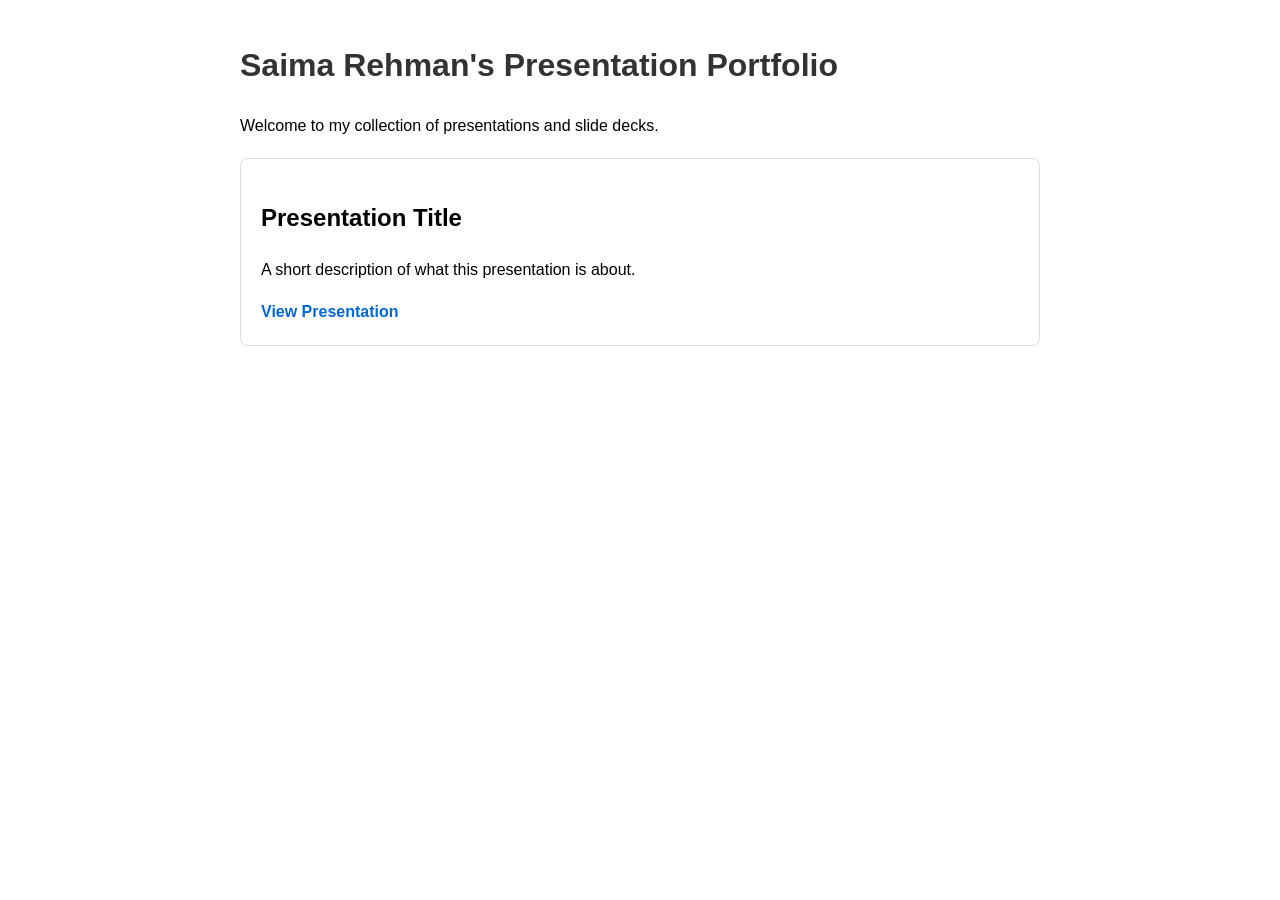
==== index.html @ 7a8baae7 "Create index.html" ====
<!DOCTYPE html>
<html lang="en">
<head>
    <meta charset="UTF-8">
    <meta name="viewport" content="width=device-width, initial-scale=1.0">
    <title>Saima Rehman - Presentations</title>
    <style>
        body { font-family: sans-serif; max-width: 800px; margin: 40px auto; padding: 0 20px; line-height: 1.6; }
        h1 { color: #333; }
        .presentation { border: 1px solid #ddd; padding: 20px; margin: 20px 0; border-radius: 8px; }
        a { color: #0366d6; text-decoration: none; font-weight: bold; }
        a:hover { text-decoration: underline; }
    </style>
</head>
<body>
    <h1>Saima Rehman's Presentation Portfolio</h1>
    <p>Welcome to my collection of presentations and slide decks.</p>

    <!-- Copy this block for each presentation -->
    <div class="presentation">
        <h2>Presentation Title</h2>
        <p>A short description of what this presentation is about.</p>
        <a href="./link-to-your-presentation.html">View Presentation</a>
    </div>
</body>
</html>
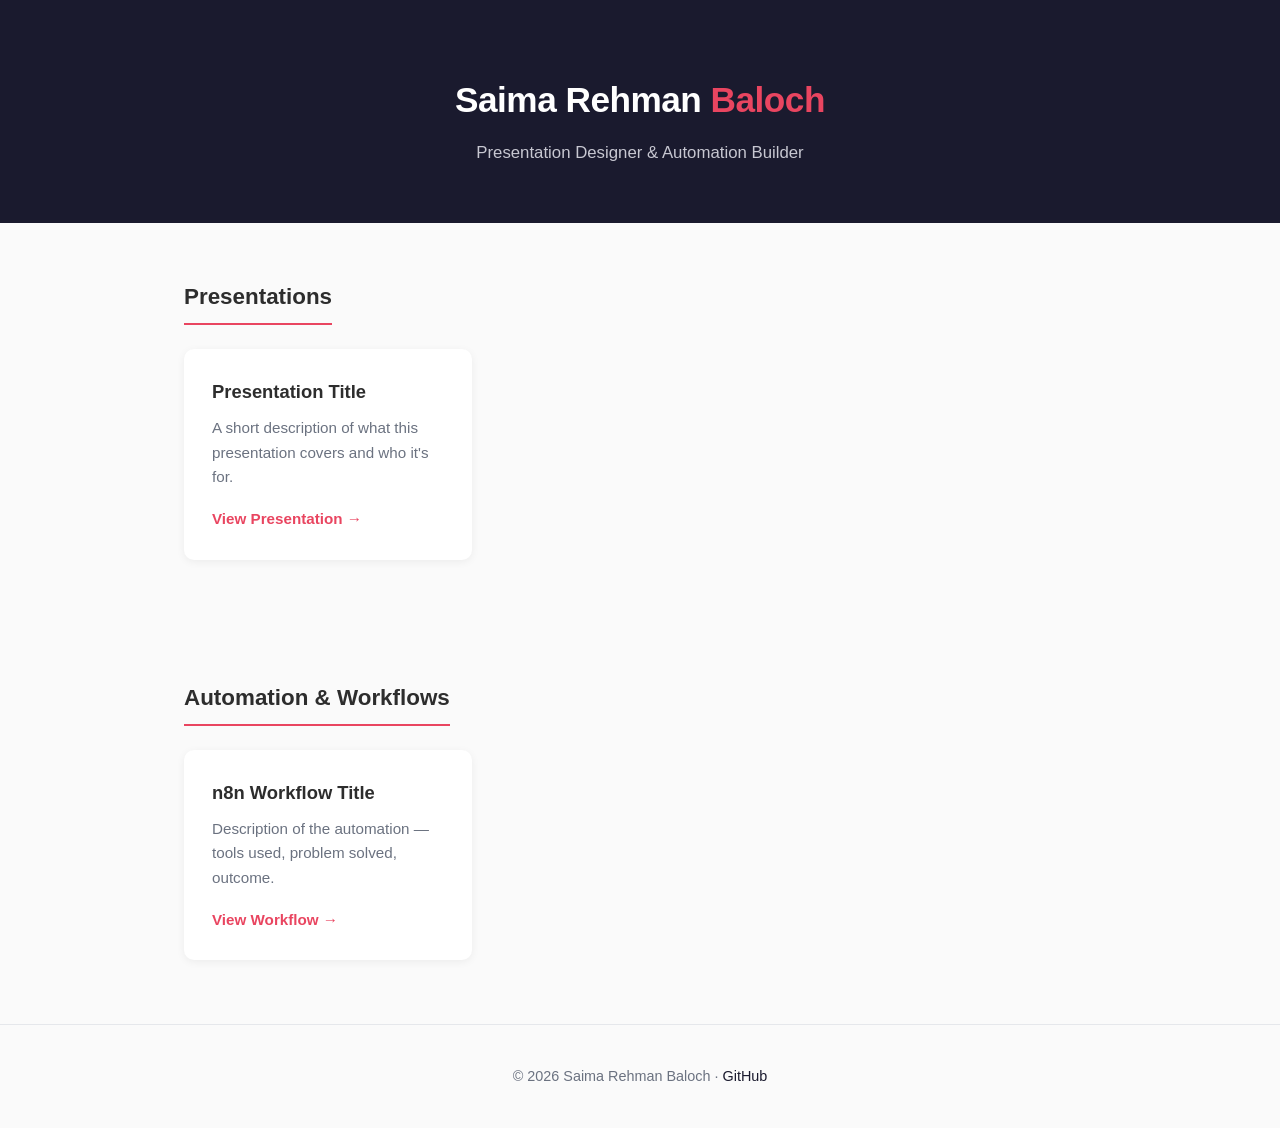
==== commit c67e246e: "Update index.html" ====
--- a/index.html
+++ b/index.html
@@ -3,24 +3,134 @@
 <head>
     <meta charset="UTF-8">
     <meta name="viewport" content="width=device-width, initial-scale=1.0">
-    <title>Saima Rehman - Presentations</title>
+    <title>Saima Rehman Baloch — Presentation Portfolio</title>
     <style>
-        body { font-family: sans-serif; max-width: 800px; margin: 40px auto; padding: 0 20px; line-height: 1.6; }
-        h1 { color: #333; }
-        .presentation { border: 1px solid #ddd; padding: 20px; margin: 20px 0; border-radius: 8px; }
-        a { color: #0366d6; text-decoration: none; font-weight: bold; }
-        a:hover { text-decoration: underline; }
+        :root {
+            --primary: #1a1a2e;
+            --accent: #e94560;
+            --bg: #fafafa;
+            --card: #ffffff;
+            --text: #2d2d2d;
+            --muted: #6b7280;
+        }
+        * { box-sizing: border-box; margin: 0; padding: 0; }
+        body {
+            font-family: -apple-system, BlinkMacSystemFont, 'Segoe UI', Roboto, sans-serif;
+            background: var(--bg);
+            color: var(--text);
+            line-height: 1.6;
+        }
+        .container { max-width: 960px; margin: 0 auto; padding: 0 24px; }
+
+        /* Hero */
+        header {
+            background: var(--primary);
+            color: #fff;
+            padding: 72px 0 56px;
+            text-align: center;
+        }
+        header h1 { font-size: 2.2rem; font-weight: 700; letter-spacing: -0.5px; }
+        header p { color: #c7c7d1; margin-top: 12px; font-size: 1.05rem; }
+        .accent { color: var(--accent); }
+
+        /* Section headings */
+        .section-title {
+            font-size: 1.4rem;
+            font-weight: 600;
+            margin: 56px 0 24px;
+            padding-bottom: 8px;
+            border-bottom: 2px solid var(--accent);
+            display: inline-block;
+        }
+
+        /* Cards grid */
+        .grid {
+            display: grid;
+            grid-template-columns: repeat(auto-fill, minmax(280px, 1fr));
+            gap: 24px;
+            margin-bottom: 64px;
+        }
+        .card {
+            background: var(--card);
+            border-radius: 10px;
+            padding: 28px;
+            box-shadow: 0 2px 8px rgba(0,0,0,0.06);
+            transition: transform 0.2s ease, box-shadow 0.2s ease;
+            display: flex;
+            flex-direction: column;
+        }
+        .card:hover {
+            transform: translateY(-4px);
+            box-shadow: 0 8px 20px rgba(0,0,0,0.1);
+        }
+        .card h3 { font-size: 1.15rem; margin-bottom: 10px; }
+        .card p { color: var(--muted); font-size: 0.95rem; flex-grow: 1; }
+        .card a {
+            margin-top: 18px;
+            color: var(--accent);
+            font-weight: 600;
+            text-decoration: none;
+            font-size: 0.95rem;
+            align-self: flex-start;
+        }
+        .card a:hover { text-decoration: underline; }
+
+        /* Footer */
+        footer {
+            text-align: center;
+            padding: 40px 0;
+            color: var(--muted);
+            font-size: 0.9rem;
+            border-top: 1px solid #e5e7eb;
+        }
+        footer a { color: var(--primary); text-decoration: none; font-weight: 500; }
+        footer a:hover { color: var(--accent); }
     </style>
 </head>
 <body>
-    <h1>Saima Rehman's Presentation Portfolio</h1>
-    <p>Welcome to my collection of presentations and slide decks.</p>
 
-    <!-- Copy this block for each presentation -->
-    <div class="presentation">
-        <h2>Presentation Title</h2>
-        <p>A short description of what this presentation is about.</p>
-        <a href="./link-to-your-presentation.html">View Presentation</a>
+<header>
+    <div class="container">
+        <h1>Saima Rehman <span class="accent">Baloch</span></h1>
+        <p>Presentation Designer &amp; Automation Builder</p>
     </div>
+</header>
+
+<main class="container">
+
+    <h2 class="section-title">Presentations</h2>
+    <div class="grid">
+
+        <!-- ⬇️ COPY THIS BLOCK FOR EACH PRESENTATION ⬇️ -->
+        <div class="card">
+            <h3>Presentation Title</h3>
+            <p>A short description of what this presentation covers and who it's for.</p>
+            <a href="./presentations/example.html">View Presentation →</a>
+        </div>
+        <!-- ⬆️ COPY THIS BLOCK FOR EACH PRESENTATION ⬆️ -->
+
+    </div>
+
+    <h2 class="section-title">Automation &amp; Workflows</h2>
+    <div class="grid">
+
+        <!-- ⬇️ COPY THIS BLOCK FOR EACH WORKFLOW ⬇️ -->
+        <div class="card">
+            <h3>n8n Workflow Title</h3>
+            <p>Description of the automation — tools used, problem solved, outcome.</p>
+            <a href="./automation/example.html">View Workflow →</a>
+        </div>
+        <!-- ⬆️ COPY THIS BLOCK FOR EACH WORKFLOW ⬆️ -->
+
+    </div>
+
+</main>
+
+<footer>
+    <div class="container">
+        <p>© 2026 Saima Rehman Baloch · <a href="https://github.com/saimarehmanbaloch">GitHub</a></p>
+    </div>
+</footer>
+
 </body>
 </html>
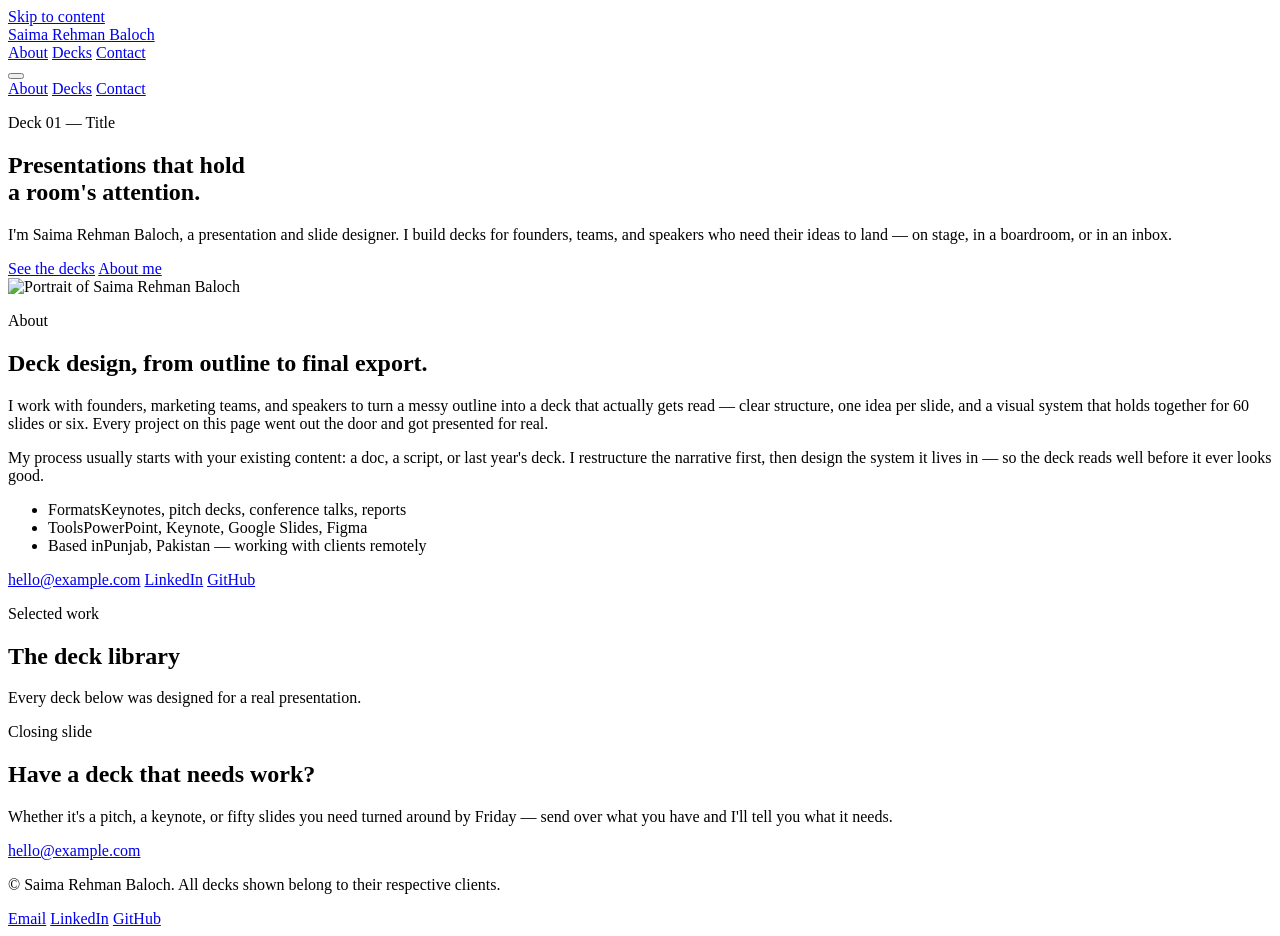
==== commit 14410ce2: "Add files via upload" ====
--- a/index.html
+++ b/index.html
@@ -1,136 +1,144 @@
 <!DOCTYPE html>
 <html lang="en">
 <head>
-    <meta charset="UTF-8">
-    <meta name="viewport" content="width=device-width, initial-scale=1.0">
-    <title>Saima Rehman Baloch — Presentation Portfolio</title>
-    <style>
-        :root {
-            --primary: #1a1a2e;
-            --accent: #e94560;
-            --bg: #fafafa;
-            --card: #ffffff;
-            --text: #2d2d2d;
-            --muted: #6b7280;
-        }
-        * { box-sizing: border-box; margin: 0; padding: 0; }
-        body {
-            font-family: -apple-system, BlinkMacSystemFont, 'Segoe UI', Roboto, sans-serif;
-            background: var(--bg);
-            color: var(--text);
-            line-height: 1.6;
-        }
-        .container { max-width: 960px; margin: 0 auto; padding: 0 24px; }
+<meta charset="UTF-8">
+<meta name="viewport" content="width=device-width, initial-scale=1.0">
+<title>Saima Rehman Baloch — Presentation Design</title>
+<meta name="description" content="Presentation and slide design portfolio of Saima Rehman Baloch — brand decks, investor pitches, keynotes, and conference talks.">
 
-        /* Hero */
-        header {
-            background: var(--primary);
-            color: #fff;
-            padding: 72px 0 56px;
-            text-align: center;
-        }
-        header h1 { font-size: 2.2rem; font-weight: 700; letter-spacing: -0.5px; }
-        header p { color: #c7c7d1; margin-top: 12px; font-size: 1.05rem; }
-        .accent { color: var(--accent); }
+<link rel="preconnect" href="https://fonts.googleapis.com">
+<link rel="preconnect" href="https://fonts.gstatic.com" crossorigin>
+<link href="https://fonts.googleapis.com/css2?family=Fraunces:opsz,wght@9..144,400;9..144,500;9..144,600&family=IBM+Plex+Sans:wght@400;500;600&display=swap" rel="stylesheet">
 
-        /* Section headings */
-        .section-title {
-            font-size: 1.4rem;
-            font-weight: 600;
-            margin: 56px 0 24px;
-            padding-bottom: 8px;
-            border-bottom: 2px solid var(--accent);
-            display: inline-block;
-        }
-
-        /* Cards grid */
-        .grid {
-            display: grid;
-            grid-template-columns: repeat(auto-fill, minmax(280px, 1fr));
-            gap: 24px;
-            margin-bottom: 64px;
-        }
-        .card {
-            background: var(--card);
-            border-radius: 10px;
-            padding: 28px;
-            box-shadow: 0 2px 8px rgba(0,0,0,0.06);
-            transition: transform 0.2s ease, box-shadow 0.2s ease;
-            display: flex;
-            flex-direction: column;
-        }
-        .card:hover {
-            transform: translateY(-4px);
-            box-shadow: 0 8px 20px rgba(0,0,0,0.1);
-        }
-        .card h3 { font-size: 1.15rem; margin-bottom: 10px; }
-        .card p { color: var(--muted); font-size: 0.95rem; flex-grow: 1; }
-        .card a {
-            margin-top: 18px;
-            color: var(--accent);
-            font-weight: 600;
-            text-decoration: none;
-            font-size: 0.95rem;
-            align-self: flex-start;
-        }
-        .card a:hover { text-decoration: underline; }
-
-        /* Footer */
-        footer {
-            text-align: center;
-            padding: 40px 0;
-            color: var(--muted);
-            font-size: 0.9rem;
-            border-top: 1px solid #e5e7eb;
-        }
-        footer a { color: var(--primary); text-decoration: none; font-weight: 500; }
-        footer a:hover { color: var(--accent); }
-    </style>
+<link rel="stylesheet" href="css/style.css">
 </head>
 <body>
 
-<header>
-    <div class="container">
-        <h1>Saima Rehman <span class="accent">Baloch</span></h1>
-        <p>Presentation Designer &amp; Automation Builder</p>
-    </div>
+<a class="skip-link" href="#main">Skip to content</a>
+
+<header class="site-header">
+  <div class="wrap header-inner">
+    <a class="brand" href="#top">Saima Rehman Baloch</a>
+    <nav class="site-nav" aria-label="Primary">
+      <a href="#about">About</a>
+      <a href="#library">Decks</a>
+      <a href="#contact">Contact</a>
+    </nav>
+    <button class="nav-toggle" id="navToggle" aria-expanded="false" aria-controls="mobileNav" aria-label="Open menu">
+      <span></span><span></span><span></span>
+    </button>
+  </div>
+  <nav class="mobile-nav" id="mobileNav" aria-label="Mobile">
+    <a href="#about">About</a>
+    <a href="#library">Decks</a>
+    <a href="#contact">Contact</a>
+  </nav>
 </header>
 
-<main class="container">
+<main id="main">
 
-    <h2 class="section-title">Presentations</h2>
-    <div class="grid">
+  <!-- ============ HERO / TITLE SLIDE ============ -->
+  <section class="hero" id="top">
+    <div class="wrap hero-inner">
+      <p class="hero-kicker">Deck 01 — Title</p>
+      <h1 class="hero-title">
+        Presentations that hold<br> a room's attention.
+      </h1>
+      <p class="hero-sub">
+        I'm Saima Rehman Baloch, a presentation and slide designer.
+        I build decks for founders, teams, and speakers who need their
+        ideas to land — on stage, in a boardroom, or in an inbox.
+      </p>
+      <div class="hero-actions">
+        <a class="btn btn-primary" href="#library">See the decks</a>
+        <a class="btn btn-ghost" href="#about">About me</a>
+      </div>
+    </div>
+  </section>
 
-        <!-- ⬇️ COPY THIS BLOCK FOR EACH PRESENTATION ⬇️ -->
-        <div class="card">
-            <h3>Presentation Title</h3>
-            <p>A short description of what this presentation covers and who it's for.</p>
-            <a href="./presentations/example.html">View Presentation →</a>
+  <!-- ============ ABOUT ============ -->
+  <section class="about" id="about">
+    <div class="wrap about-inner">
+      <div class="about-photo">
+        <img src="img/profile-placeholder.svg" alt="Portrait of Saima Rehman Baloch" width="320" height="320">
+      </div>
+      <div class="about-content">
+        <p class="section-kicker">About</p>
+        <h2>Deck design, from outline to final export.</h2>
+        <p>
+          I work with founders, marketing teams, and speakers to turn a
+          messy outline into a deck that actually gets read — clear
+          structure, one idea per slide, and a visual system that holds
+          together for 60 slides or six. Every project on this page went
+          out the door and got presented for real.
+        </p>
+        <p>
+          My process usually starts with your existing content: a doc,
+          a script, or last year's deck. I restructure the narrative
+          first, then design the system it lives in — so the deck reads
+          well before it ever looks good.
+        </p>
+
+        <ul class="about-facts" aria-label="Areas of focus">
+          <li><span>Formats</span>Keynotes, pitch decks, conference talks, reports</li>
+          <li><span>Tools</span>PowerPoint, Keynote, Google Slides, Figma</li>
+          <li><span>Based in</span>Punjab, Pakistan — working with clients remotely</li>
+        </ul>
+
+        <div class="about-links">
+          <a href="mailto:hello@example.com">hello@example.com</a>
+          <a href="https://www.linkedin.com/" target="_blank" rel="noopener">LinkedIn</a>
+          <a href="https://github.com/saimarehmanbaloch" target="_blank" rel="noopener">GitHub</a>
         </div>
-        <!-- ⬆️ COPY THIS BLOCK FOR EACH PRESENTATION ⬆️ -->
+      </div>
+    </div>
+  </section>
 
+  <!-- ============ DECK LIBRARY ============ -->
+  <section class="library" id="library">
+    <div class="wrap">
+      <div class="library-head">
+        <div>
+          <p class="section-kicker">Selected work</p>
+          <h2>The deck library</h2>
+        </div>
+        <p class="library-note">Every deck below was designed for a real presentation.</p>
+      </div>
+
+      <div class="filters" id="filters" role="group" aria-label="Filter by category"></div>
+
+      <div class="deck-grid" id="deckGrid"></div>
     </div>
+  </section>
 
-    <h2 class="section-title">Automation &amp; Workflows</h2>
-    <div class="grid">
-
-        <!-- ⬇️ COPY THIS BLOCK FOR EACH WORKFLOW ⬇️ -->
-        <div class="card">
-            <h3>n8n Workflow Title</h3>
-            <p>Description of the automation — tools used, problem solved, outcome.</p>
-            <a href="./automation/example.html">View Workflow →</a>
-        </div>
-        <!-- ⬆️ COPY THIS BLOCK FOR EACH WORKFLOW ⬆️ -->
-
+  <!-- ============ CONTACT / CLOSING SLIDE ============ -->
+  <section class="closing" id="contact">
+    <div class="wrap closing-inner">
+      <p class="hero-kicker">Closing slide</p>
+      <h2>Have a deck that needs work?</h2>
+      <p class="closing-sub">
+        Whether it's a pitch, a keynote, or fifty slides you need turned
+        around by Friday — send over what you have and I'll tell you
+        what it needs.
+      </p>
+      <a class="btn btn-primary" href="mailto:hello@example.com">hello@example.com</a>
     </div>
+  </section>
 
 </main>
 
-<footer>
-    <div class="container">
-        <p>© 2026 Saima Rehman Baloch · <a href="https://github.com/saimarehmanbaloch">GitHub</a></p>
+<footer class="site-footer">
+  <div class="wrap footer-inner">
+    <p>&copy; <span id="year"></span> Saima Rehman Baloch. All decks shown belong to their respective clients.</p>
+    <div class="footer-links">
+      <a href="mailto:hello@example.com">Email</a>
+      <a href="https://www.linkedin.com/" target="_blank" rel="noopener">LinkedIn</a>
+      <a href="https://github.com/saimarehmanbaloch" target="_blank" rel="noopener">GitHub</a>
     </div>
+  </div>
 </footer>
 
+<script src="js/data.js"></script>
+<script src="js/main.js"></script>
 </body>
 </html>
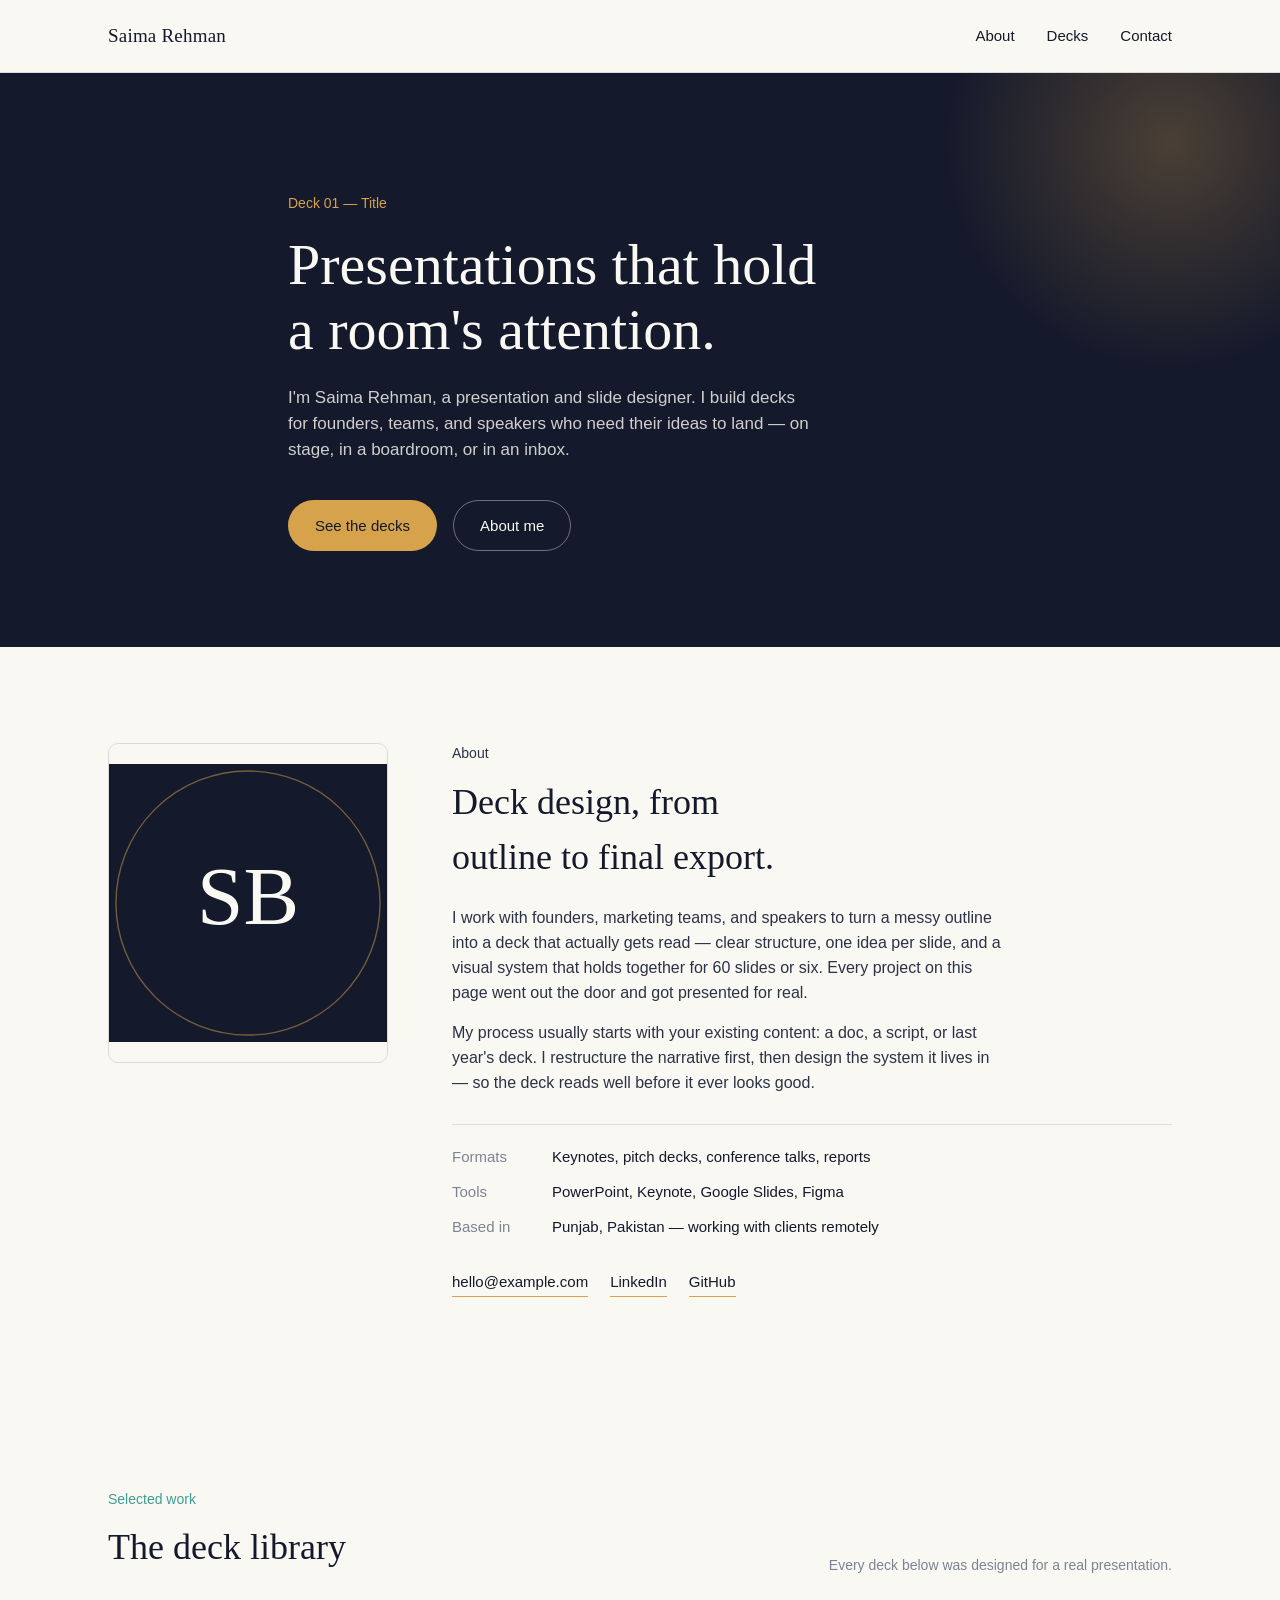
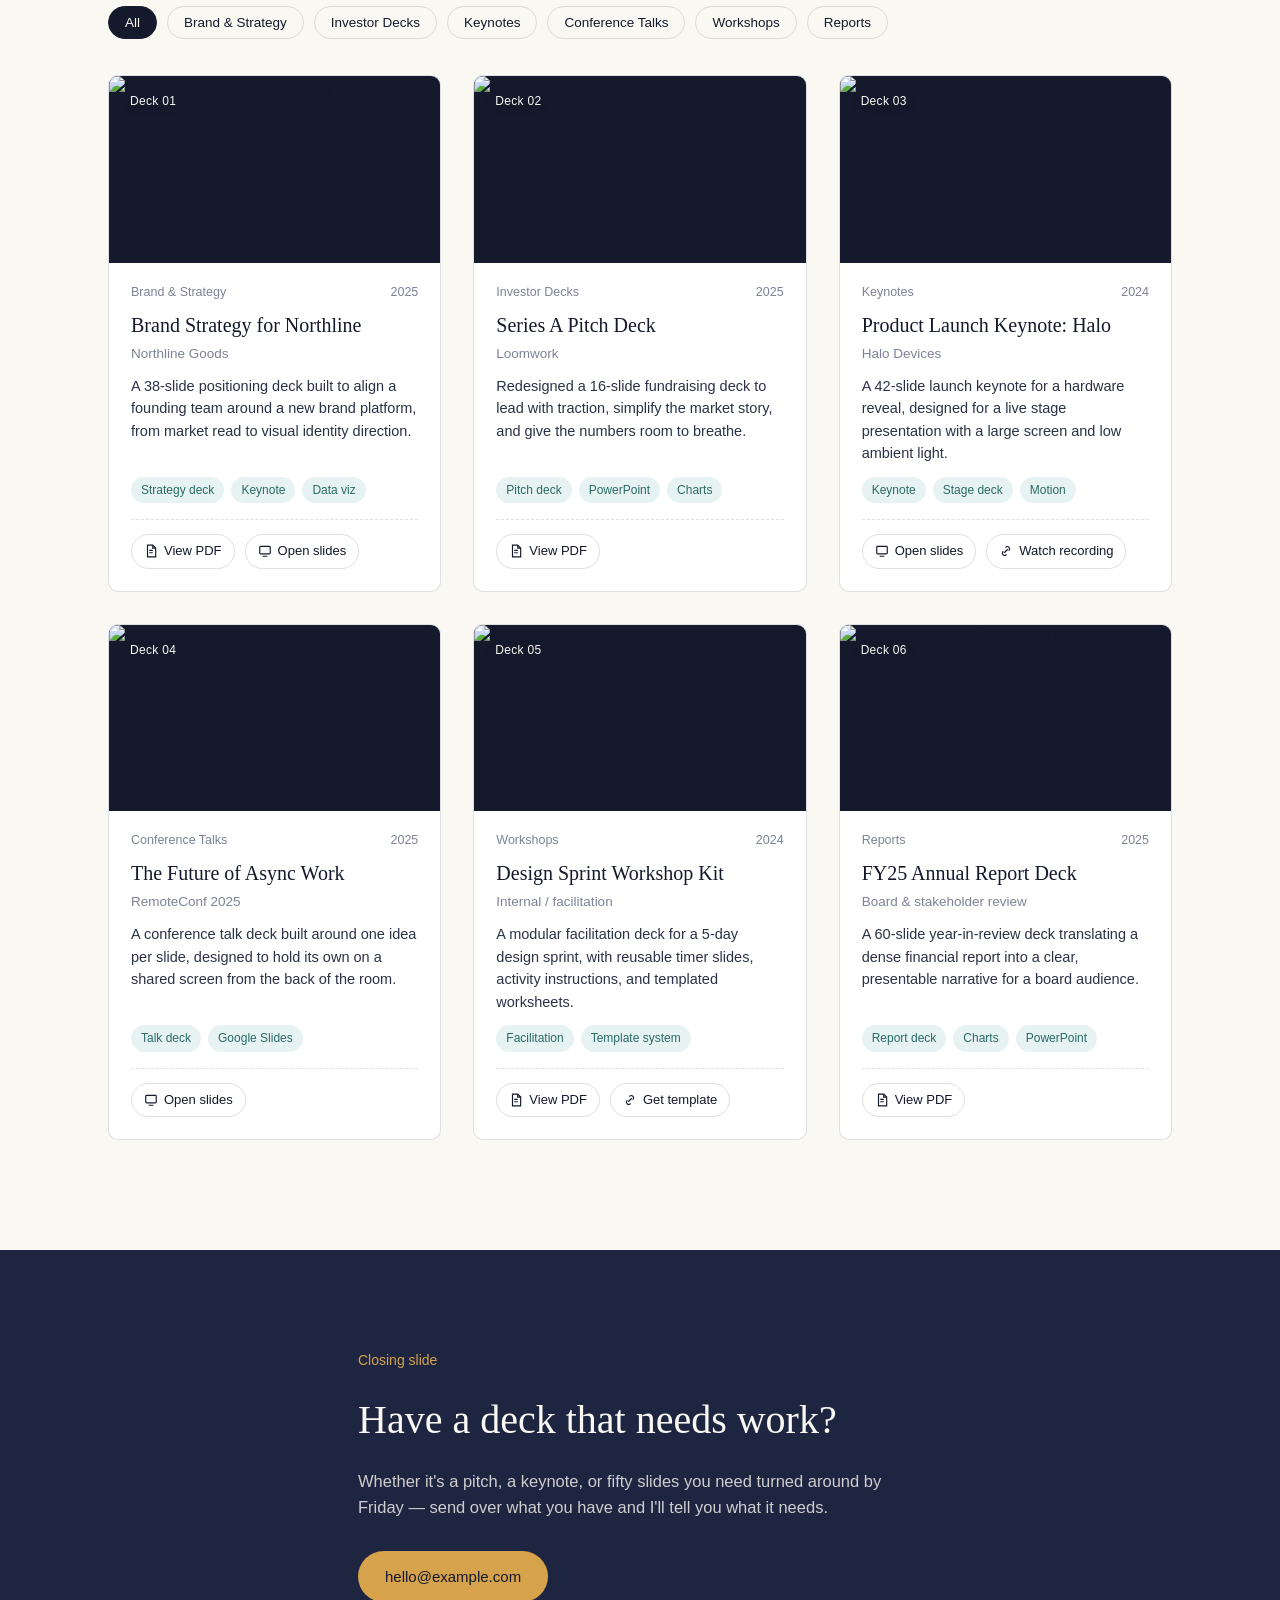
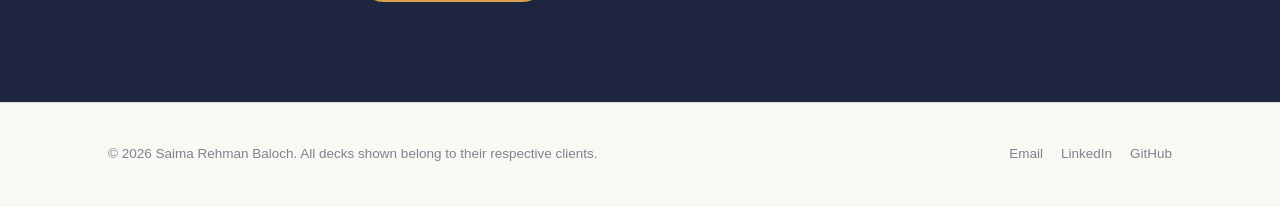
==== commit 58f8931c: "Update index.html" ====
--- a/index.html
+++ b/index.html
@@ -3,8 +3,8 @@
 <head>
 <meta charset="UTF-8">
 <meta name="viewport" content="width=device-width, initial-scale=1.0">
-<title>Saima Rehman Baloch — Presentation Design</title>
-<meta name="description" content="Presentation and slide design portfolio of Saima Rehman Baloch — brand decks, investor pitches, keynotes, and conference talks.">
+<title>Saima Rehman — Presentation Design</title>
+<meta name="description" content="Presentation and slide design portfolio of Saima Rehman — brand decks, investor pitches, keynotes, and conference talks.">
 
 <link rel="preconnect" href="https://fonts.googleapis.com">
 <link rel="preconnect" href="https://fonts.gstatic.com" crossorigin>
@@ -18,7 +18,7 @@
 
 <header class="site-header">
   <div class="wrap header-inner">
-    <a class="brand" href="#top">Saima Rehman Baloch</a>
+    <a class="brand" href="#top">Saima Rehman </a>
     <nav class="site-nav" aria-label="Primary">
       <a href="#about">About</a>
       <a href="#library">Decks</a>
@@ -45,7 +45,7 @@
         Presentations that hold<br> a room's attention.
       </h1>
       <p class="hero-sub">
-        I'm Saima Rehman Baloch, a presentation and slide designer.
+        I'm Saima Rehman, a presentation and slide designer.
         I build decks for founders, teams, and speakers who need their
         ideas to land — on stage, in a boardroom, or in an inbox.
       </p>
--- a/css/style.css
+++ b/css/style.css
@@ -0,0 +1,409 @@
+/* ==========================================================================
+   TOKENS
+   ========================================================================== */
+:root{
+  --ink:        #14192B; /* primary dark surface / text on paper */
+  --ink-soft:   #1E2540; /* secondary dark surface */
+  --paper:      #FAF8F3; /* light surface */
+  --gold:       #D6A24B; /* primary accent — spotlight */
+  --teal:       #3F9C93; /* secondary accent — highlight */
+  --slate:      #7C8394; /* muted text */
+  --line:       rgba(122,131,148,0.25);
+
+  --serif: "Fraunces", Georgia, serif;
+  --sans:  "IBM Plex Sans", Helvetica, Arial, sans-serif;
+
+  --wrap: 1120px;
+  --radius: 10px;
+}
+
+@media (prefers-reduced-motion: reduce){
+  *{ animation-duration: 0.001ms !important; animation-iteration-count: 1 !important; transition-duration: 0.001ms !important; }
+}
+
+*{ box-sizing: border-box; }
+html{ scroll-behavior: smooth; }
+body{
+  margin:0;
+  font-family: var(--sans);
+  background: var(--paper);
+  color: var(--ink);
+  line-height: 1.55;
+  -webkit-font-smoothing: antialiased;
+}
+img{ max-width:100%; display:block; }
+a{ color: inherit; }
+
+.wrap{
+  max-width: var(--wrap);
+  margin: 0 auto;
+  padding: 0 28px;
+}
+
+.skip-link{
+  position:absolute; left:-999px; top:0;
+  background: var(--gold); color:var(--ink); padding:10px 16px;
+  z-index: 100; border-radius: 0 0 6px 0;
+}
+.skip-link:focus{ left:0; }
+
+:focus-visible{
+  outline: 2px solid var(--gold);
+  outline-offset: 3px;
+}
+
+/* ==========================================================================
+   HEADER / NAV
+   ========================================================================== */
+.site-header{
+  position: sticky; top:0; z-index: 50;
+  background: rgba(250,248,243,0.9);
+  backdrop-filter: blur(8px);
+  border-bottom: 1px solid var(--line);
+}
+.header-inner{
+  display:flex; align-items:center; justify-content:space-between;
+  height: 72px;
+}
+.brand{
+  font-family: var(--serif);
+  font-size: 19px;
+  font-weight: 500;
+  text-decoration:none;
+  letter-spacing: 0.2px;
+}
+.site-nav{ display:flex; gap:32px; }
+.site-nav a{
+  text-decoration:none;
+  font-size: 15px;
+  color: var(--ink);
+  position: relative;
+  padding: 4px 0;
+}
+.site-nav a::after{
+  content:"";
+  position:absolute; left:0; right:0; bottom:-2px;
+  height:2px; background: var(--gold);
+  transform: scaleX(0); transform-origin: left;
+  transition: transform 0.2s ease;
+}
+.site-nav a:hover::after,
+.site-nav a:focus-visible::after{ transform: scaleX(1); }
+
+.nav-toggle{
+  display:none;
+  flex-direction:column; justify-content:center; gap:5px;
+  width: 40px; height: 40px;
+  background:none; border:none; cursor:pointer;
+}
+.nav-toggle span{
+  display:block; height:2px; width:22px; background: var(--ink);
+}
+.mobile-nav{
+  display:none;
+  flex-direction:column;
+  border-top: 1px solid var(--line);
+  background: var(--paper);
+}
+.mobile-nav a{
+  padding: 14px 28px;
+  text-decoration:none; color:var(--ink);
+  border-bottom: 1px solid var(--line);
+  font-size: 15px;
+}
+.mobile-nav.open{ display:flex; }
+
+@media (max-width: 760px){
+  .site-nav{ display:none; }
+  .nav-toggle{ display:flex; }
+}
+@media (min-width: 761px){
+  .mobile-nav{ display:none !important; }
+}
+
+/* ==========================================================================
+   HERO — title slide
+   ========================================================================== */
+.hero{
+  background: var(--ink);
+  color: var(--paper);
+  padding: 120px 0 96px;
+  position: relative;
+  overflow: hidden;
+}
+.hero::before{
+  content:"";
+  position:absolute; right:-120px; top:-160px;
+  width: 460px; height: 460px; border-radius:50%;
+  background: radial-gradient(circle, rgba(214,162,75,0.28), transparent 70%);
+}
+.hero-inner{ position:relative; max-width: 760px; }
+.hero-kicker{
+  font-family: var(--sans);
+  color: var(--gold);
+  font-size: 14px;
+  margin: 0 0 18px;
+  animation: rise 0.7s ease both;
+}
+.hero-title{
+  font-family: var(--serif);
+  font-weight: 500;
+  font-size: clamp(34px, 5.4vw, 58px);
+  line-height: 1.12;
+  margin: 0 0 22px;
+  animation: rise 0.7s ease 0.08s both;
+}
+.hero-sub{
+  font-size: 17px;
+  max-width: 56ch;
+  color: rgba(250,248,243,0.82);
+  margin: 0 0 36px;
+  animation: rise 0.7s ease 0.16s both;
+}
+.hero-actions{
+  display:flex; gap:16px; flex-wrap:wrap;
+  animation: rise 0.7s ease 0.24s both;
+}
+
+@keyframes rise{
+  from{ opacity:0; transform: translateY(14px); }
+  to{ opacity:1; transform: translateY(0); }
+}
+
+.btn{
+  display:inline-flex; align-items:center; gap:8px;
+  padding: 13px 26px;
+  border-radius: 999px;
+  font-size: 15px; font-weight: 500;
+  text-decoration:none;
+  border: 1px solid transparent;
+  transition: transform 0.15s ease, background 0.15s ease, border-color 0.15s ease;
+}
+.btn:hover{ transform: translateY(-1px); }
+.btn-primary{ background: var(--gold); color: var(--ink); }
+.btn-primary:hover{ background:#e2ae5c; }
+.btn-ghost{ border-color: rgba(250,248,243,0.4); color: var(--paper); }
+.btn-ghost:hover{ border-color: var(--paper); }
+
+/* ==========================================================================
+   SECTION LABELS
+   ========================================================================== */
+.section-kicker{
+  font-family: var(--sans);
+  color: var(--teal);
+  font-size: 14px;
+  margin: 0 0 10px;
+}
+
+/* ==========================================================================
+   ABOUT — bio slide
+   ========================================================================== */
+.about{ padding: 96px 0; }
+.about-inner{
+  display:grid;
+  grid-template-columns: 280px 1fr;
+  gap: 64px;
+  align-items: start;
+}
+.about-photo img{
+  border-radius: var(--radius);
+  border: 1px solid var(--line);
+}
+.about-content h2{
+  font-family: var(--serif);
+  font-weight: 500;
+  font-size: clamp(26px, 3.4vw, 36px);
+  margin: 0 0 20px;
+  max-width: 18ch;
+}
+.about-content p{
+  max-width: 62ch;
+  color: #2b3245;
+}
+.about-facts{
+  list-style:none; margin: 28px 0; padding: 20px 0 4px;
+  border-top: 1px solid var(--line);
+  display:grid; gap: 12px;
+}
+.about-facts li{ font-size: 15px; }
+.about-facts span{
+  display:inline-block; min-width: 90px;
+  color: var(--slate); margin-right: 10px;
+}
+.about-links{ display:flex; gap:22px; flex-wrap:wrap; margin-top: 8px; }
+.about-links a{
+  text-decoration:none;
+  font-size: 15px;
+  border-bottom: 1px solid var(--gold);
+  padding-bottom: 2px;
+}
+
+@media (max-width: 760px){
+  .about-inner{ grid-template-columns: 1fr; gap: 32px; }
+  .about-photo{ width: 160px; }
+}
+
+/* ==========================================================================
+   DECK LIBRARY
+   ========================================================================== */
+.library{ padding: 96px 0 110px; background: var(--paper); }
+.library-head{
+  display:flex; justify-content:space-between; align-items:flex-end;
+  gap: 24px; flex-wrap:wrap;
+  margin-bottom: 30px;
+}
+.library-head h2{
+  font-family: var(--serif); font-weight:500;
+  font-size: clamp(26px, 3.4vw, 36px);
+  margin:0;
+}
+.library-note{ color: var(--slate); font-size: 14px; margin:0; }
+
+.filters{
+  display:flex; gap:10px; flex-wrap:wrap;
+  margin-bottom: 36px;
+}
+.filter-btn{
+  font-family: var(--sans);
+  font-size: 13.5px;
+  padding: 8px 16px;
+  border-radius: 999px;
+  border: 1px solid var(--line);
+  background: transparent;
+  color: var(--ink);
+  cursor:pointer;
+  transition: background 0.15s ease, color 0.15s ease, border-color 0.15s ease;
+}
+.filter-btn:hover{ border-color: var(--gold); }
+.filter-btn.active{
+  background: var(--ink); border-color: var(--ink); color: var(--paper);
+}
+
+.deck-grid{
+  display:grid;
+  grid-template-columns: repeat(auto-fill, minmax(320px, 1fr));
+  gap: 32px;
+}
+
+.deck-card{
+  border: 1px solid var(--line);
+  border-radius: var(--radius);
+  overflow:hidden;
+  background: #fff;
+  display:flex; flex-direction:column;
+  transition: border-color 0.2s ease, box-shadow 0.2s ease;
+}
+.deck-card:hover{
+  border-color: var(--gold);
+  box-shadow: 0 10px 28px rgba(20,25,43,0.10);
+}
+
+.deck-thumb{
+  position:relative;
+  aspect-ratio: 16 / 9;
+  overflow:hidden;
+  background: var(--ink);
+}
+.deck-thumb img{
+  width:100%; height:100%; object-fit: cover;
+  transition: transform 0.35s ease;
+}
+.deck-card:hover .deck-thumb img{ transform: scale(1.04); }
+.deck-number{
+  position:absolute; top:12px; left:12px;
+  background: rgba(20,25,43,0.75);
+  color: var(--paper);
+  font-size: 12px;
+  padding: 4px 9px;
+  border-radius: 999px;
+  letter-spacing: 0.3px;
+}
+
+.deck-body{ padding: 20px 22px 22px; display:flex; flex-direction:column; gap:10px; flex:1; }
+.deck-meta{
+  display:flex; justify-content:space-between; align-items:baseline;
+  font-size: 12.5px; color: var(--slate);
+}
+.deck-body h3{
+  font-family: var(--serif); font-weight:500;
+  font-size: 20px; margin: 0;
+  line-height:1.3;
+}
+.deck-client{ font-size: 13.5px; color: var(--slate); margin: -4px 0 0; }
+.deck-desc{ font-size: 14.5px; color:#2b3245; margin:0; flex:1; }
+
+.deck-tags{ display:flex; flex-wrap:wrap; gap:7px; margin-top:2px; }
+.tag{
+  font-size: 12px;
+  padding: 4px 10px;
+  border-radius: 999px;
+  background: rgba(63,156,147,0.12);
+  color: #2a6b64;
+}
+
+.deck-assets{
+  display:flex; flex-wrap:wrap; gap:10px;
+  margin-top: 6px;
+  padding-top: 14px;
+  border-top: 1px dashed var(--line);
+}
+.asset-link{
+  display:inline-flex; align-items:center; gap:6px;
+  font-size: 13px;
+  text-decoration:none;
+  color: var(--ink);
+  padding: 6px 12px;
+  border-radius: 999px;
+  border: 1px solid var(--line);
+  transition: border-color 0.15s ease, background 0.15s ease;
+}
+.asset-link:hover{ border-color: var(--gold); background: rgba(214,162,75,0.08); }
+.asset-link svg{ width:14px; height:14px; flex-shrink:0; }
+
+.empty-state{
+  padding: 48px 24px;
+  text-align:center;
+  color: var(--slate);
+  border: 1px dashed var(--line);
+  border-radius: var(--radius);
+}
+
+/* ==========================================================================
+   CLOSING / CONTACT
+   ========================================================================== */
+.closing{
+  background: var(--ink-soft);
+  color: var(--paper);
+  padding: 100px 0;
+}
+.closing-inner{ max-width: 620px; }
+.closing h2{
+  font-family: var(--serif); font-weight:500;
+  font-size: clamp(28px, 4vw, 40px);
+  margin: 0 0 18px;
+}
+.closing-sub{
+  color: rgba(250,248,243,0.8);
+  margin: 0 0 30px;
+  font-size: 16.5px;
+}
+
+/* ==========================================================================
+   FOOTER
+   ========================================================================== */
+.site-footer{
+  border-top: 1px solid var(--line);
+  padding: 28px 0;
+}
+.footer-inner{
+  display:flex; justify-content:space-between; align-items:center;
+  gap: 16px; flex-wrap:wrap;
+  font-size: 13.5px; color: var(--slate);
+}
+.footer-links{ display:flex; gap:18px; }
+.footer-links a{ text-decoration:none; color: var(--slate); }
+.footer-links a:hover{ color: var(--ink); }
+
+@media (max-width: 480px){
+  .footer-inner{ flex-direction:column; align-items:flex-start; }
+}
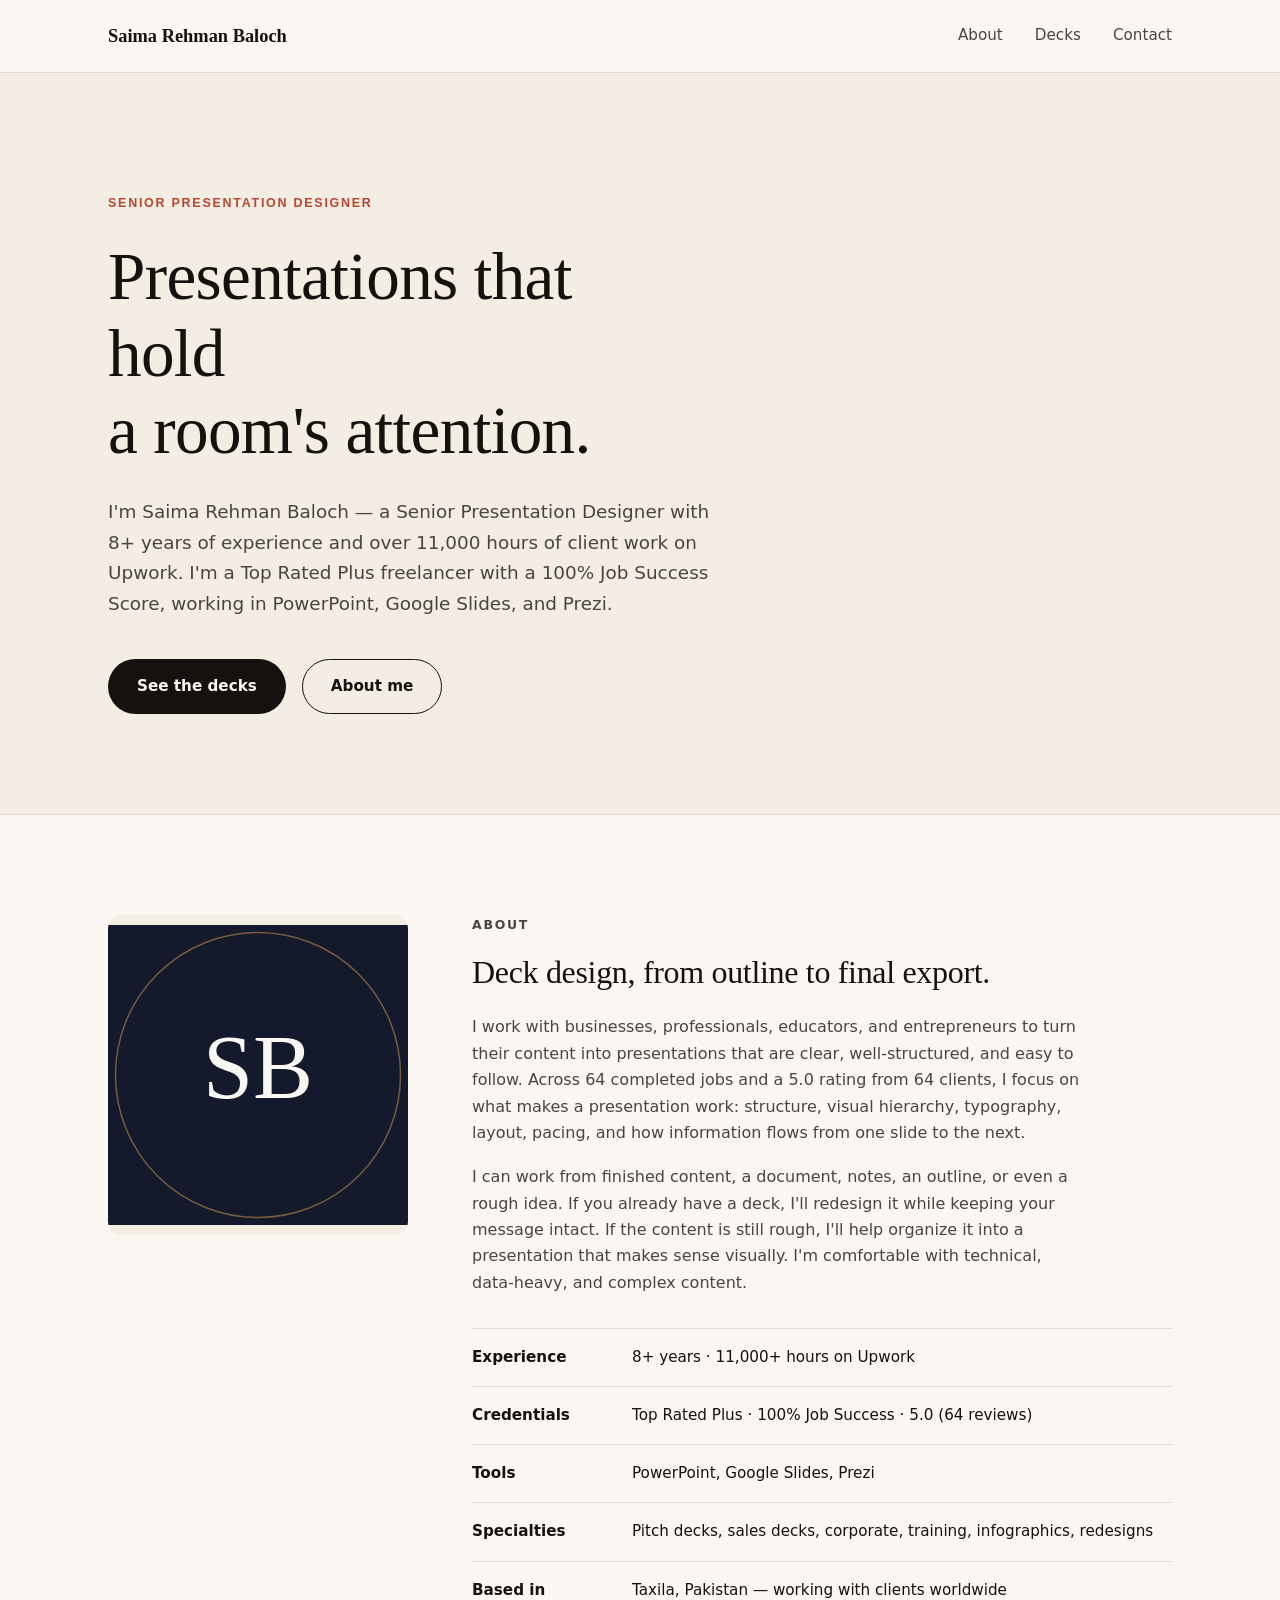
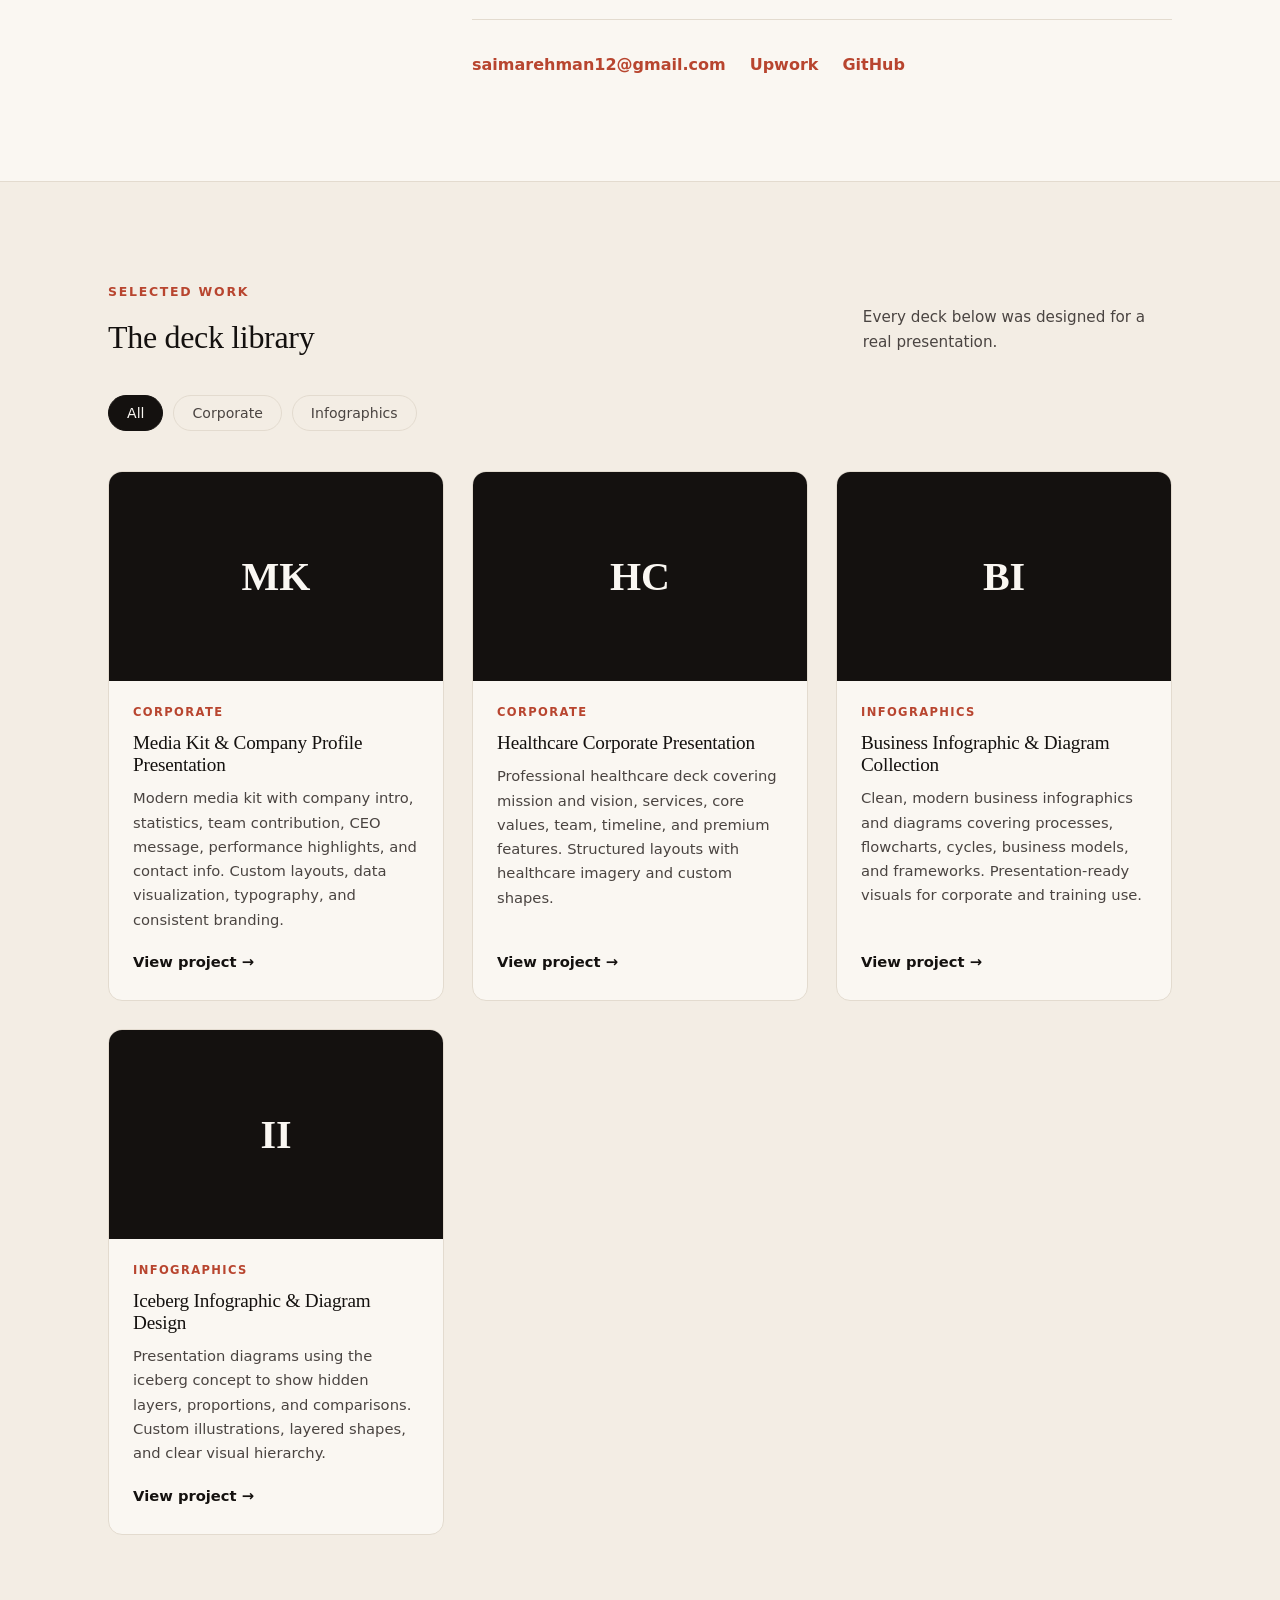
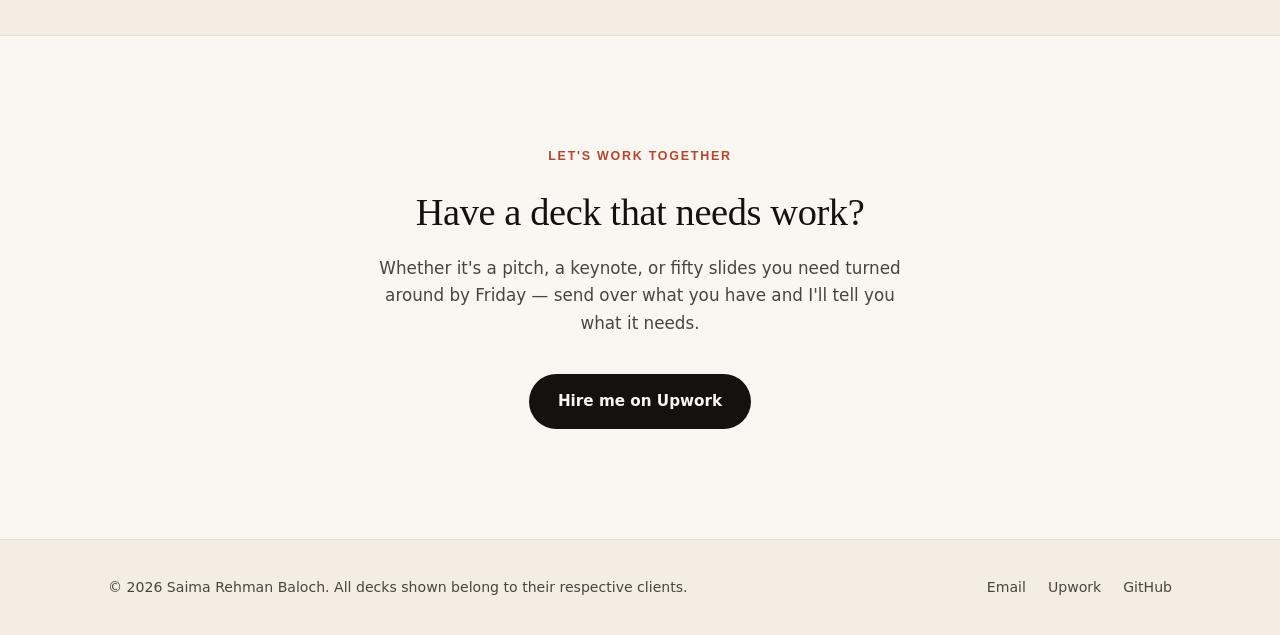
==== commit 15b3ebf5: "Profile matched with Upwork" ====
--- a/index.html
+++ b/index.html
@@ -1,10 +1,10 @@
-<!DOCTYPE html>
+<!doctype html>
 <html lang="en">
 <head>
 <meta charset="UTF-8">
 <meta name="viewport" content="width=device-width, initial-scale=1.0">
-<title>Saima Rehman — Presentation Design</title>
-<meta name="description" content="Presentation and slide design portfolio of Saima Rehman — brand decks, investor pitches, keynotes, and conference talks.">
+<title>Saima Rehman Baloch — Senior Presentation Designer</title>
+<meta name="description" content="Presentation design portfolio of Saima Rehman Baloch — Senior Presentation Designer. Top Rated Plus on Upwork. PowerPoint, Google Slides & Prezi. Pitch decks, corporate, training, infographics, and redesigns.">
 
 <link rel="preconnect" href="https://fonts.googleapis.com">
 <link rel="preconnect" href="https://fonts.gstatic.com" crossorigin>
@@ -18,7 +18,7 @@
 
 <header class="site-header">
   <div class="wrap header-inner">
-    <a class="brand" href="#top">Saima Rehman </a>
+    <a class="brand" href="#top">Saima Rehman Baloch</a>
     <nav class="site-nav" aria-label="Primary">
       <a href="#about">About</a>
       <a href="#library">Decks</a>
@@ -37,17 +37,18 @@
 
 <main id="main">
 
-  <!-- ============ HERO / TITLE SLIDE ============ -->
+  <!-- ============ HERO ============ -->
   <section class="hero" id="top">
     <div class="wrap hero-inner">
-      <p class="hero-kicker">Deck 01 — Title</p>
+      <p class="hero-kicker">Senior Presentation Designer</p>
       <h1 class="hero-title">
         Presentations that hold<br> a room's attention.
       </h1>
       <p class="hero-sub">
-        I'm Saima Rehman, a presentation and slide designer.
-        I build decks for founders, teams, and speakers who need their
-        ideas to land — on stage, in a boardroom, or in an inbox.
+        I'm Saima Rehman Baloch — a Senior Presentation Designer with 8+ years
+        of experience and over 11,000 hours of client work on Upwork. I'm a
+        Top Rated Plus freelancer with a 100% Job Success Score, working in
+        PowerPoint, Google Slides, and Prezi.
       </p>
       <div class="hero-actions">
         <a class="btn btn-primary" href="#library">See the decks</a>
@@ -66,28 +67,32 @@
         <p class="section-kicker">About</p>
         <h2>Deck design, from outline to final export.</h2>
         <p>
-          I work with founders, marketing teams, and speakers to turn a
-          messy outline into a deck that actually gets read — clear
-          structure, one idea per slide, and a visual system that holds
-          together for 60 slides or six. Every project on this page went
-          out the door and got presented for real.
+          I work with businesses, professionals, educators, and entrepreneurs to
+          turn their content into presentations that are clear, well-structured,
+          and easy to follow. Across 64 completed jobs and a 5.0 rating from 64
+          clients, I focus on what makes a presentation work: structure, visual
+          hierarchy, typography, layout, pacing, and how information flows from
+          one slide to the next.
         </p>
         <p>
-          My process usually starts with your existing content: a doc,
-          a script, or last year's deck. I restructure the narrative
-          first, then design the system it lives in — so the deck reads
-          well before it ever looks good.
+          I can work from finished content, a document, notes, an outline, or even
+          a rough idea. If you already have a deck, I'll redesign it while keeping
+          your message intact. If the content is still rough, I'll help organize
+          it into a presentation that makes sense visually. I'm comfortable with
+          technical, data-heavy, and complex content.
         </p>
 
         <ul class="about-facts" aria-label="Areas of focus">
-          <li><span>Formats</span>Keynotes, pitch decks, conference talks, reports</li>
-          <li><span>Tools</span>PowerPoint, Keynote, Google Slides, Figma</li>
-          <li><span>Based in</span>Punjab, Pakistan — working with clients remotely</li>
+          <li><span>Experience</span>8+ years · 11,000+ hours on Upwork</li>
+          <li><span>Credentials</span>Top Rated Plus · 100% Job Success · 5.0 (64 reviews)</li>
+          <li><span>Tools</span>PowerPoint, Google Slides, Prezi</li>
+          <li><span>Specialties</span>Pitch decks, sales decks, corporate, training, infographics, redesigns</li>
+          <li><span>Based in</span>Taxila, Pakistan — working with clients worldwide</li>
         </ul>
 
         <div class="about-links">
-          <a href="mailto:hello@example.com">hello@example.com</a>
-          <a href="https://www.linkedin.com/" target="_blank" rel="noopener">LinkedIn</a>
+          <a href="mailto:saimarehman12@gmail.com">saimarehman12@gmail.com</a>
+          <a href="https://www.upwork.com/freelancers/~0137ab47fcd72670a3" target="_blank" rel="noopener">Upwork</a>
           <a href="https://github.com/saimarehmanbaloch" target="_blank" rel="noopener">GitHub</a>
         </div>
       </div>
@@ -111,17 +116,17 @@
     </div>
   </section>
 
-  <!-- ============ CONTACT / CLOSING SLIDE ============ -->
+  <!-- ============ CONTACT ============ -->
   <section class="closing" id="contact">
     <div class="wrap closing-inner">
-      <p class="hero-kicker">Closing slide</p>
+      <p class="hero-kicker">Let's work together</p>
       <h2>Have a deck that needs work?</h2>
       <p class="closing-sub">
         Whether it's a pitch, a keynote, or fifty slides you need turned
         around by Friday — send over what you have and I'll tell you
         what it needs.
       </p>
-      <a class="btn btn-primary" href="mailto:hello@example.com">hello@example.com</a>
+      <a class="btn btn-primary" href="https://www.upwork.com/freelancers/~0137ab47fcd72670a3" target="_blank" rel="noopener">Hire me on Upwork</a>
     </div>
   </section>
 
@@ -131,8 +136,8 @@
   <div class="wrap footer-inner">
     <p>&copy; <span id="year"></span> Saima Rehman Baloch. All decks shown belong to their respective clients.</p>
     <div class="footer-links">
-      <a href="mailto:hello@example.com">Email</a>
-      <a href="https://www.linkedin.com/" target="_blank" rel="noopener">LinkedIn</a>
+      <a href="mailto:saimarehman12@gmail.com">Email</a>
+      <a href="https://www.upwork.com/freelancers/~0137ab47fcd72670a3" target="_blank" rel="noopener">Upwork</a>
       <a href="https://github.com/saimarehmanbaloch" target="_blank" rel="noopener">GitHub</a>
     </div>
   </div>
@@ -141,4 +146,4 @@
 <script src="js/data.js"></script>
 <script src="js/main.js"></script>
 </body>
-</html>
+</html>
--- a/css/style.css
+++ b/css/style.css
@@ -1,409 +1,169 @@
-/* ==========================================================================
-   TOKENS
-   ========================================================================== */
-:root{
-  --ink:        #14192B; /* primary dark surface / text on paper */
-  --ink-soft:   #1E2540; /* secondary dark surface */
-  --paper:      #FAF8F3; /* light surface */
-  --gold:       #D6A24B; /* primary accent — spotlight */
-  --teal:       #3F9C93; /* secondary accent — highlight */
-  --slate:      #7C8394; /* muted text */
-  --line:       rgba(122,131,148,0.25);
-
-  --serif: "Fraunces", Georgia, serif;
-  --sans:  "IBM Plex Sans", Helvetica, Arial, sans-serif;
-
-  --wrap: 1120px;
-  --radius: 10px;
+/* ============ BASE ============ */
+:root {
+  --ink: #14110f;
+  --ink-soft: #4a4441;
+  --paper: #faf7f2;
+  --paper-warm: #f3ede4;
+  --line: #e3dbcf;
+  --accent: #b8452f;
+  --accent-soft: #f6e4df;
+  --radius: 14px;
+  --max: 1120px;
 }
 
-@media (prefers-reduced-motion: reduce){
-  *{ animation-duration: 0.001ms !important; animation-iteration-count: 1 !important; transition-duration: 0.001ms !important; }
+* { box-sizing: border-box; margin: 0; padding: 0; }
+
+html { scroll-behavior: smooth; }
+
+body {
+  font-family: 'IBM Plex Sans', system-ui, -apple-system, sans-serif;
+  background: var(--paper);
+  color: var(--ink);
+  line-height: 1.65;
+  -webkit-font-smoothing: antialiased;
 }
 
-*{ box-sizing: border-box; }
-html{ scroll-behavior: smooth; }
-body{
-  margin:0;
-  font-family: var(--sans);
-  background: var(--paper);
-  color: var(--ink);
-  line-height: 1.55;
-  -webkit-font-smoothing: antialiased;
+h1, h2, h3 { font-family: 'Fraunces', Georgia, serif; font-weight: 500; line-height: 1.15; letter-spacing: -0.01em; }
+
+a { color: inherit; }
+
+.wrap { max-width: var(--max); margin: 0 auto; padding: 0 28px; }
+
+.skip-link {
+  position: absolute; left: -9999px;
+  background: var(--ink); color: #fff; padding: 12px 20px; z-index: 100;
 }
-img{ max-width:100%; display:block; }
-a{ color: inherit; }
+.skip-link:focus { left: 12px; top: 12px; border-radius: 6px; }
 
-.wrap{
-  max-width: var(--wrap);
-  margin: 0 auto;
-  padding: 0 28px;
-}
-
-.skip-link{
-  position:absolute; left:-999px; top:0;
-  background: var(--gold); color:var(--ink); padding:10px 16px;
-  z-index: 100; border-radius: 0 0 6px 0;
-}
-.skip-link:focus{ left:0; }
-
-:focus-visible{
-  outline: 2px solid var(--gold);
-  outline-offset: 3px;
-}
-
-/* ==========================================================================
-   HEADER / NAV
-   ========================================================================== */
-.site-header{
-  position: sticky; top:0; z-index: 50;
-  background: rgba(250,248,243,0.9);
-  backdrop-filter: blur(8px);
+/* ============ HEADER ============ */
+.site-header {
+  position: sticky; top: 0; z-index: 50;
+  background: rgba(250, 247, 242, 0.92);
+  backdrop-filter: blur(12px);
   border-bottom: 1px solid var(--line);
 }
-.header-inner{
-  display:flex; align-items:center; justify-content:space-between;
-  height: 72px;
+.header-inner { display: flex; align-items: center; justify-content: space-between; height: 72px; }
+.brand { font-family: 'Fraunces', serif; font-size: 1.15rem; font-weight: 600; text-decoration: none; }
+.site-nav { display: flex; gap: 32px; }
+.site-nav a { text-decoration: none; font-size: 0.95rem; font-weight: 500; color: var(--ink-soft); transition: color 0.2s; }
+.site-nav a:hover { color: var(--accent); }
+
+.nav-toggle { display: none; background: none; border: none; flex-direction: column; gap: 5px; padding: 8px; cursor: pointer; }
+.nav-toggle span { width: 22px; height: 2px; background: var(--ink); transition: 0.3s; }
+
+.mobile-nav { display: none; flex-direction: column; padding: 16px 28px 24px; gap: 16px; border-bottom: 1px solid var(--line); }
+.mobile-nav a { text-decoration: none; font-weight: 500; color: var(--ink-soft); }
+.mobile-nav.open { display: flex; }
+
+/* ============ HERO ============ */
+.hero { padding: 120px 0 100px; background: var(--paper-warm); border-bottom: 1px solid var(--line); }
+.hero-kicker {
+  font-family: 'IBM Plex Sans', sans-serif;
+  font-size: 0.78rem; font-weight: 600; letter-spacing: 0.14em; text-transform: uppercase;
+  color: var(--accent); margin-bottom: 24px;
 }
-.brand{
-  font-family: var(--serif);
-  font-size: 19px;
-  font-weight: 500;
-  text-decoration:none;
-  letter-spacing: 0.2px;
+.hero-title { font-size: clamp(2.4rem, 6vw, 4.2rem); max-width: 15ch; }
+.hero-sub { font-size: 1.15rem; color: var(--ink-soft); max-width: 54ch; margin-top: 28px; }
+.hero-actions { display: flex; gap: 16px; margin-top: 40px; flex-wrap: wrap; }
+
+.btn {
+  display: inline-block; padding: 14px 28px; border-radius: 999px;
+  font-size: 0.95rem; font-weight: 600; text-decoration: none;
+  transition: all 0.2s ease; border: 1.5px solid transparent;
 }
-.site-nav{ display:flex; gap:32px; }
-.site-nav a{
-  text-decoration:none;
-  font-size: 15px;
-  color: var(--ink);
-  position: relative;
-  padding: 4px 0;
+.btn-primary { background: var(--ink); color: var(--paper); }
+.btn-primary:hover { background: var(--accent); transform: translateY(-2px); }
+.btn-ghost { border-color: var(--ink); color: var(--ink); }
+.btn-ghost:hover { background: var(--ink); color: var(--paper); }
+
+/* ============ ABOUT ============ */
+.about { padding: 100px 0; }
+.about-inner { display: grid; grid-template-columns: 300px 1fr; gap: 64px; align-items: start; }
+.about-photo img { width: 100%; border-radius: var(--radius); background: var(--paper-warm); }
+.section-kicker {
+  font-size: 0.78rem; font-weight: 600; letter-spacing: 0.14em; text-transform: uppercase;
+  color: var(--accent); margin-bottom: 16px;
 }
-.site-nav a::after{
-  content:"";
-  position:absolute; left:0; right:0; bottom:-2px;
-  height:2px; background: var(--gold);
-  transform: scaleX(0); transform-origin: left;
-  transition: transform 0.2s ease;
+.about-content h2 { font-size: 2rem; margin-bottom: 24px; }
+.about-content p { color: var(--ink-soft); margin-bottom: 18px; max-width: 60ch; }
+
+.about-facts { list-style: none; margin: 32px 0; border-top: 1px solid var(--line); }
+.about-facts li {
+  display: grid; grid-template-columns: 140px 1fr; gap: 20px;
+  padding: 16px 0; border-bottom: 1px solid var(--line); font-size: 0.95rem;
 }
-.site-nav a:hover::after,
-.site-nav a:focus-visible::after{ transform: scaleX(1); }
+.about-facts span { font-weight: 600; color: var(--ink); }
 
-.nav-toggle{
-  display:none;
-  flex-direction:column; justify-content:center; gap:5px;
-  width: 40px; height: 40px;
-  background:none; border:none; cursor:pointer;
+.about-links { display: flex; gap: 24px; margin-top: 28px; flex-wrap: wrap; }
+.about-links a {
+  color: var(--accent); text-decoration: none; font-weight: 600;
+  border-bottom: 1.5px solid transparent; padding-bottom: 2px; transition: border-color 0.2s;
 }
-.nav-toggle span{
-  display:block; height:2px; width:22px; background: var(--ink);
+.about-links a:hover { border-color: var(--accent); }
+
+/* ============ LIBRARY ============ */
+.library { padding: 100px 0; background: var(--paper-warm); border-top: 1px solid var(--line); border-bottom: 1px solid var(--line); }
+.library-head { display: flex; justify-content: space-between; align-items: flex-end; gap: 32px; margin-bottom: 40px; flex-wrap: wrap; }
+.library-head h2 { font-size: 2rem; }
+.library-note { color: var(--ink-soft); font-size: 0.95rem; max-width: 32ch; }
+
+.filters { display: flex; gap: 10px; flex-wrap: wrap; margin-bottom: 40px; }
+.filter-btn {
+  padding: 9px 18px; border-radius: 999px; border: 1.5px solid var(--line);
+  background: transparent; font-family: inherit; font-size: 0.88rem; font-weight: 500;
+  color: var(--ink-soft); cursor: pointer; transition: all 0.2s;
 }
-.mobile-nav{
-  display:none;
-  flex-direction:column;
-  border-top: 1px solid var(--line);
-  background: var(--paper);
+.filter-btn:hover { border-color: var(--ink); color: var(--ink); }
+.filter-btn.active { background: var(--ink); border-color: var(--ink); color: var(--paper); }
+
+.deck-grid { display: grid; grid-template-columns: repeat(auto-fill, minmax(300px, 1fr)); gap: 28px; }
+
+.deck-card {
+  background: var(--paper); border-radius: var(--radius); overflow: hidden;
+  border: 1px solid var(--line); transition: transform 0.25s ease, box-shadow 0.25s ease;
+  display: flex; flex-direction: column;
 }
-.mobile-nav a{
-  padding: 14px 28px;
-  text-decoration:none; color:var(--ink);
-  border-bottom: 1px solid var(--line);
-  font-size: 15px;
+.deck-card:hover { transform: translateY(-4px); box-shadow: 0 14px 32px rgba(20,17,15,0.1); }
+.deck-thumb {
+  aspect-ratio: 16 / 10; background: var(--ink); color: var(--paper);
+  display: flex; align-items: center; justify-content: center;
+  font-family: 'Fraunces', serif; font-size: 2.5rem; font-weight: 600;
+  position: relative; overflow: hidden;
 }
-.mobile-nav.open{ display:flex; }
+.deck-thumb img { width: 100%; height: 100%; object-fit: cover; }
+.deck-body { padding: 22px 24px 26px; display: flex; flex-direction: column; flex-grow: 1; }
+.deck-cat {
+  font-size: 0.72rem; font-weight: 600; letter-spacing: 0.12em; text-transform: uppercase;
+  color: var(--accent); margin-bottom: 10px;
+}
+.deck-title { font-size: 1.2rem; margin-bottom: 10px; }
+.deck-desc { color: var(--ink-soft); font-size: 0.92rem; flex-grow: 1; }
+.deck-link {
+  margin-top: 18px; color: var(--ink); font-weight: 600; font-size: 0.92rem;
+  text-decoration: none; align-self: flex-start;
+}
+.deck-link:hover { color: var(--accent); }
 
-@media (max-width: 760px){
-  .site-nav{ display:none; }
-  .nav-toggle{ display:flex; }
-}
-@media (min-width: 761px){
-  .mobile-nav{ display:none !important; }
-}
+/* ============ CLOSING ============ */
+.closing { padding: 110px 0; text-align: center; }
+.closing-inner h2 { font-size: 2.4rem; margin-bottom: 20px; }
+.closing-sub { color: var(--ink-soft); max-width: 52ch; margin: 0 auto 36px; font-size: 1.05rem; }
 
-/* ==========================================================================
-   HERO — title slide
-   ========================================================================== */
-.hero{
-  background: var(--ink);
-  color: var(--paper);
-  padding: 120px 0 96px;
-  position: relative;
-  overflow: hidden;
-}
-.hero::before{
-  content:"";
-  position:absolute; right:-120px; top:-160px;
-  width: 460px; height: 460px; border-radius:50%;
-  background: radial-gradient(circle, rgba(214,162,75,0.28), transparent 70%);
-}
-.hero-inner{ position:relative; max-width: 760px; }
-.hero-kicker{
-  font-family: var(--sans);
-  color: var(--gold);
-  font-size: 14px;
-  margin: 0 0 18px;
-  animation: rise 0.7s ease both;
-}
-.hero-title{
-  font-family: var(--serif);
-  font-weight: 500;
-  font-size: clamp(34px, 5.4vw, 58px);
-  line-height: 1.12;
-  margin: 0 0 22px;
-  animation: rise 0.7s ease 0.08s both;
-}
-.hero-sub{
-  font-size: 17px;
-  max-width: 56ch;
-  color: rgba(250,248,243,0.82);
-  margin: 0 0 36px;
-  animation: rise 0.7s ease 0.16s both;
-}
-.hero-actions{
-  display:flex; gap:16px; flex-wrap:wrap;
-  animation: rise 0.7s ease 0.24s both;
-}
+/* ============ FOOTER ============ */
+.site-footer { border-top: 1px solid var(--line); padding: 36px 0; background: var(--paper-warm); }
+.footer-inner { display: flex; justify-content: space-between; align-items: center; gap: 24px; flex-wrap: wrap; }
+.footer-inner p { font-size: 0.88rem; color: var(--ink-soft); }
+.footer-links { display: flex; gap: 22px; }
+.footer-links a { font-size: 0.88rem; text-decoration: none; color: var(--ink-soft); font-weight: 500; }
+.footer-links a:hover { color: var(--accent); }
 
-@keyframes rise{
-  from{ opacity:0; transform: translateY(14px); }
-  to{ opacity:1; transform: translateY(0); }
-}
-
-.btn{
-  display:inline-flex; align-items:center; gap:8px;
-  padding: 13px 26px;
-  border-radius: 999px;
-  font-size: 15px; font-weight: 500;
-  text-decoration:none;
-  border: 1px solid transparent;
-  transition: transform 0.15s ease, background 0.15s ease, border-color 0.15s ease;
-}
-.btn:hover{ transform: translateY(-1px); }
-.btn-primary{ background: var(--gold); color: var(--ink); }
-.btn-primary:hover{ background:#e2ae5c; }
-.btn-ghost{ border-color: rgba(250,248,243,0.4); color: var(--paper); }
-.btn-ghost:hover{ border-color: var(--paper); }
-
-/* ==========================================================================
-   SECTION LABELS
-   ========================================================================== */
-.section-kicker{
-  font-family: var(--sans);
-  color: var(--teal);
-  font-size: 14px;
-  margin: 0 0 10px;
-}
-
-/* ==========================================================================
-   ABOUT — bio slide
-   ========================================================================== */
-.about{ padding: 96px 0; }
-.about-inner{
-  display:grid;
-  grid-template-columns: 280px 1fr;
-  gap: 64px;
-  align-items: start;
-}
-.about-photo img{
-  border-radius: var(--radius);
-  border: 1px solid var(--line);
-}
-.about-content h2{
-  font-family: var(--serif);
-  font-weight: 500;
-  font-size: clamp(26px, 3.4vw, 36px);
-  margin: 0 0 20px;
-  max-width: 18ch;
-}
-.about-content p{
-  max-width: 62ch;
-  color: #2b3245;
-}
-.about-facts{
-  list-style:none; margin: 28px 0; padding: 20px 0 4px;
-  border-top: 1px solid var(--line);
-  display:grid; gap: 12px;
-}
-.about-facts li{ font-size: 15px; }
-.about-facts span{
-  display:inline-block; min-width: 90px;
-  color: var(--slate); margin-right: 10px;
-}
-.about-links{ display:flex; gap:22px; flex-wrap:wrap; margin-top: 8px; }
-.about-links a{
-  text-decoration:none;
-  font-size: 15px;
-  border-bottom: 1px solid var(--gold);
-  padding-bottom: 2px;
-}
-
-@media (max-width: 760px){
-  .about-inner{ grid-template-columns: 1fr; gap: 32px; }
-  .about-photo{ width: 160px; }
-}
-
-/* ==========================================================================
-   DECK LIBRARY
-   ========================================================================== */
-.library{ padding: 96px 0 110px; background: var(--paper); }
-.library-head{
-  display:flex; justify-content:space-between; align-items:flex-end;
-  gap: 24px; flex-wrap:wrap;
-  margin-bottom: 30px;
-}
-.library-head h2{
-  font-family: var(--serif); font-weight:500;
-  font-size: clamp(26px, 3.4vw, 36px);
-  margin:0;
-}
-.library-note{ color: var(--slate); font-size: 14px; margin:0; }
-
-.filters{
-  display:flex; gap:10px; flex-wrap:wrap;
-  margin-bottom: 36px;
-}
-.filter-btn{
-  font-family: var(--sans);
-  font-size: 13.5px;
-  padding: 8px 16px;
-  border-radius: 999px;
-  border: 1px solid var(--line);
-  background: transparent;
-  color: var(--ink);
-  cursor:pointer;
-  transition: background 0.15s ease, color 0.15s ease, border-color 0.15s ease;
-}
-.filter-btn:hover{ border-color: var(--gold); }
-.filter-btn.active{
-  background: var(--ink); border-color: var(--ink); color: var(--paper);
-}
-
-.deck-grid{
-  display:grid;
-  grid-template-columns: repeat(auto-fill, minmax(320px, 1fr));
-  gap: 32px;
-}
-
-.deck-card{
-  border: 1px solid var(--line);
-  border-radius: var(--radius);
-  overflow:hidden;
-  background: #fff;
-  display:flex; flex-direction:column;
-  transition: border-color 0.2s ease, box-shadow 0.2s ease;
-}
-.deck-card:hover{
-  border-color: var(--gold);
-  box-shadow: 0 10px 28px rgba(20,25,43,0.10);
-}
-
-.deck-thumb{
-  position:relative;
-  aspect-ratio: 16 / 9;
-  overflow:hidden;
-  background: var(--ink);
-}
-.deck-thumb img{
-  width:100%; height:100%; object-fit: cover;
-  transition: transform 0.35s ease;
-}
-.deck-card:hover .deck-thumb img{ transform: scale(1.04); }
-.deck-number{
-  position:absolute; top:12px; left:12px;
-  background: rgba(20,25,43,0.75);
-  color: var(--paper);
-  font-size: 12px;
-  padding: 4px 9px;
-  border-radius: 999px;
-  letter-spacing: 0.3px;
-}
-
-.deck-body{ padding: 20px 22px 22px; display:flex; flex-direction:column; gap:10px; flex:1; }
-.deck-meta{
-  display:flex; justify-content:space-between; align-items:baseline;
-  font-size: 12.5px; color: var(--slate);
-}
-.deck-body h3{
-  font-family: var(--serif); font-weight:500;
-  font-size: 20px; margin: 0;
-  line-height:1.3;
-}
-.deck-client{ font-size: 13.5px; color: var(--slate); margin: -4px 0 0; }
-.deck-desc{ font-size: 14.5px; color:#2b3245; margin:0; flex:1; }
-
-.deck-tags{ display:flex; flex-wrap:wrap; gap:7px; margin-top:2px; }
-.tag{
-  font-size: 12px;
-  padding: 4px 10px;
-  border-radius: 999px;
-  background: rgba(63,156,147,0.12);
-  color: #2a6b64;
-}
-
-.deck-assets{
-  display:flex; flex-wrap:wrap; gap:10px;
-  margin-top: 6px;
-  padding-top: 14px;
-  border-top: 1px dashed var(--line);
-}
-.asset-link{
-  display:inline-flex; align-items:center; gap:6px;
-  font-size: 13px;
-  text-decoration:none;
-  color: var(--ink);
-  padding: 6px 12px;
-  border-radius: 999px;
-  border: 1px solid var(--line);
-  transition: border-color 0.15s ease, background 0.15s ease;
-}
-.asset-link:hover{ border-color: var(--gold); background: rgba(214,162,75,0.08); }
-.asset-link svg{ width:14px; height:14px; flex-shrink:0; }
-
-.empty-state{
-  padding: 48px 24px;
-  text-align:center;
-  color: var(--slate);
-  border: 1px dashed var(--line);
-  border-radius: var(--radius);
-}
-
-/* ==========================================================================
-   CLOSING / CONTACT
-   ========================================================================== */
-.closing{
-  background: var(--ink-soft);
-  color: var(--paper);
-  padding: 100px 0;
-}
-.closing-inner{ max-width: 620px; }
-.closing h2{
-  font-family: var(--serif); font-weight:500;
-  font-size: clamp(28px, 4vw, 40px);
-  margin: 0 0 18px;
-}
-.closing-sub{
-  color: rgba(250,248,243,0.8);
-  margin: 0 0 30px;
-  font-size: 16.5px;
-}
-
-/* ==========================================================================
-   FOOTER
-   ========================================================================== */
-.site-footer{
-  border-top: 1px solid var(--line);
-  padding: 28px 0;
-}
-.footer-inner{
-  display:flex; justify-content:space-between; align-items:center;
-  gap: 16px; flex-wrap:wrap;
-  font-size: 13.5px; color: var(--slate);
-}
-.footer-links{ display:flex; gap:18px; }
-.footer-links a{ text-decoration:none; color: var(--slate); }
-.footer-links a:hover{ color: var(--ink); }
-
-@media (max-width: 480px){
-  .footer-inner{ flex-direction:column; align-items:flex-start; }
-}
+/* ============ RESPONSIVE ============ */
+@media (max-width: 860px) {
+  .site-nav { display: none; }
+  .nav-toggle { display: flex; }
+  .about-inner { grid-template-columns: 1fr; gap: 40px; }
+  .about-photo { max-width: 240px; }
+  .hero { padding: 80px 0 70px; }
+  .about, .library, .closing { padding: 70px 0; }
+  .library-head { flex-direction: column; align-items: flex-start; }
+}
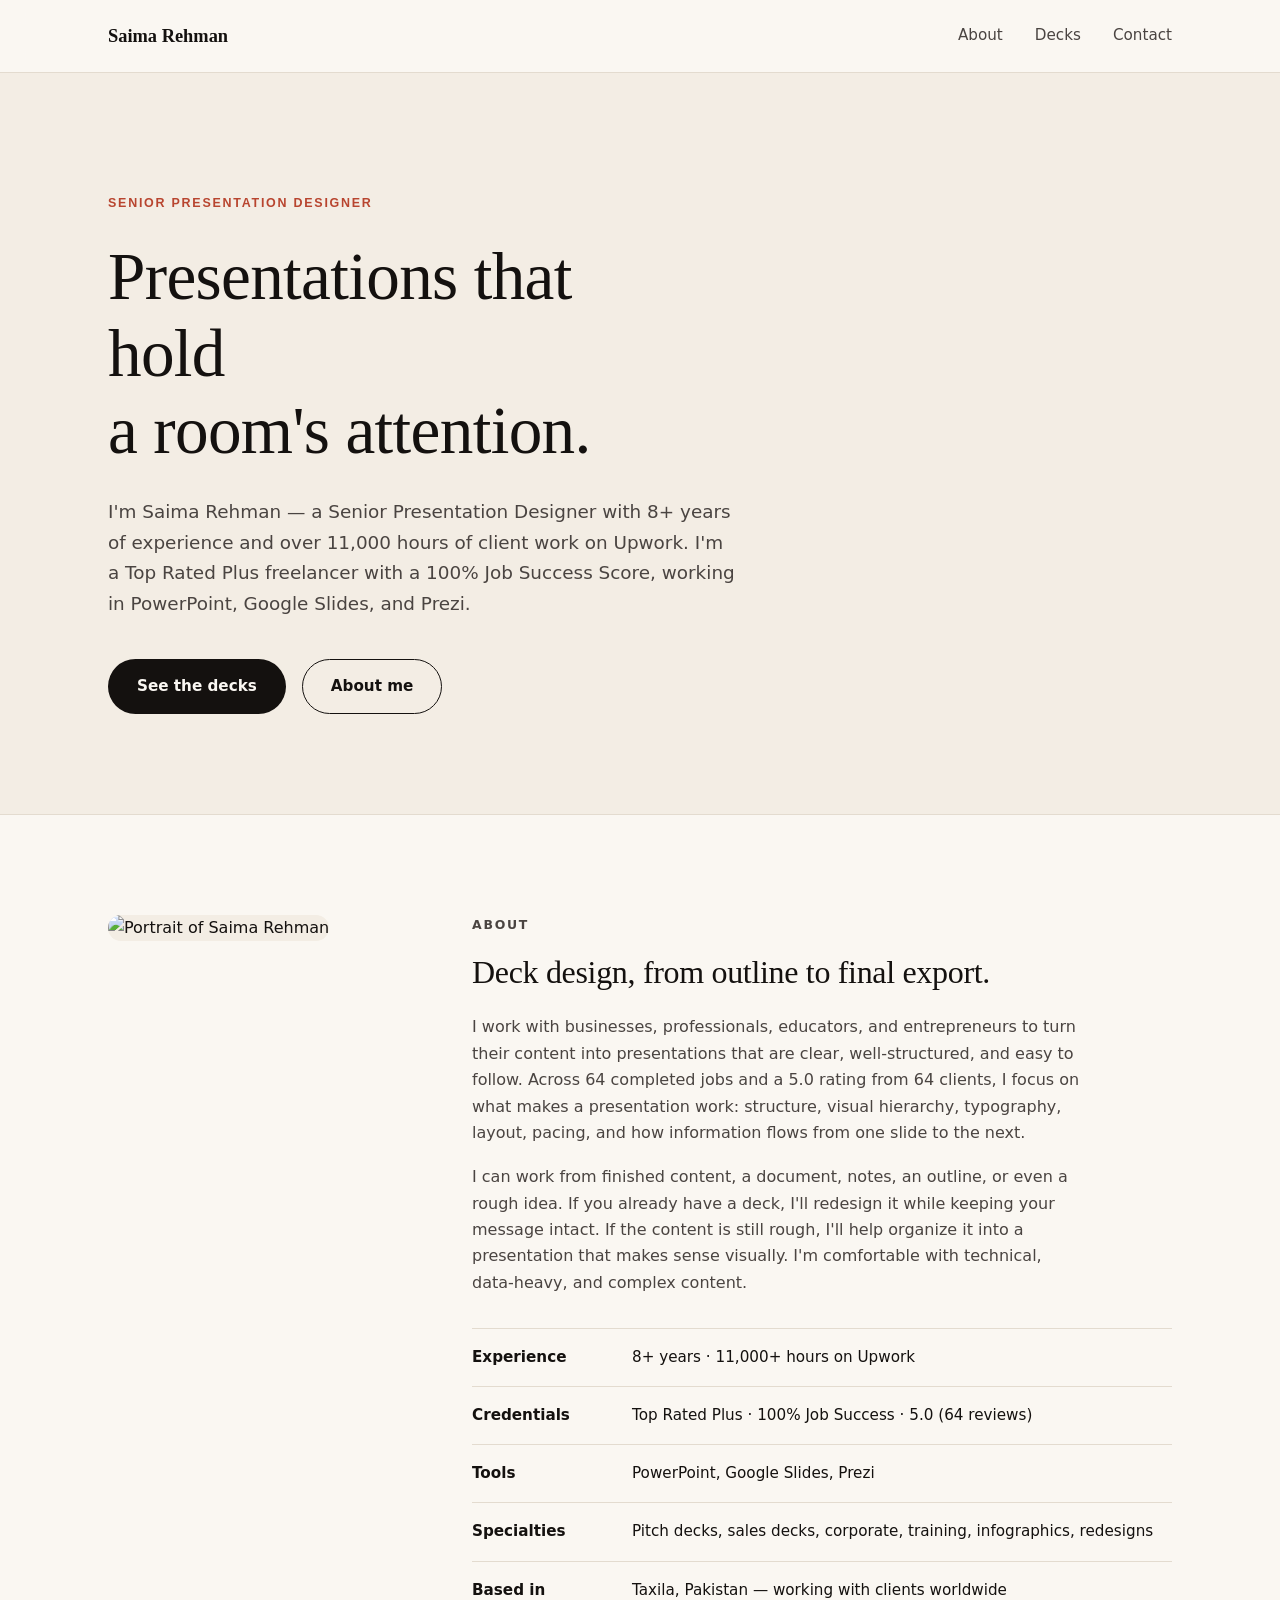
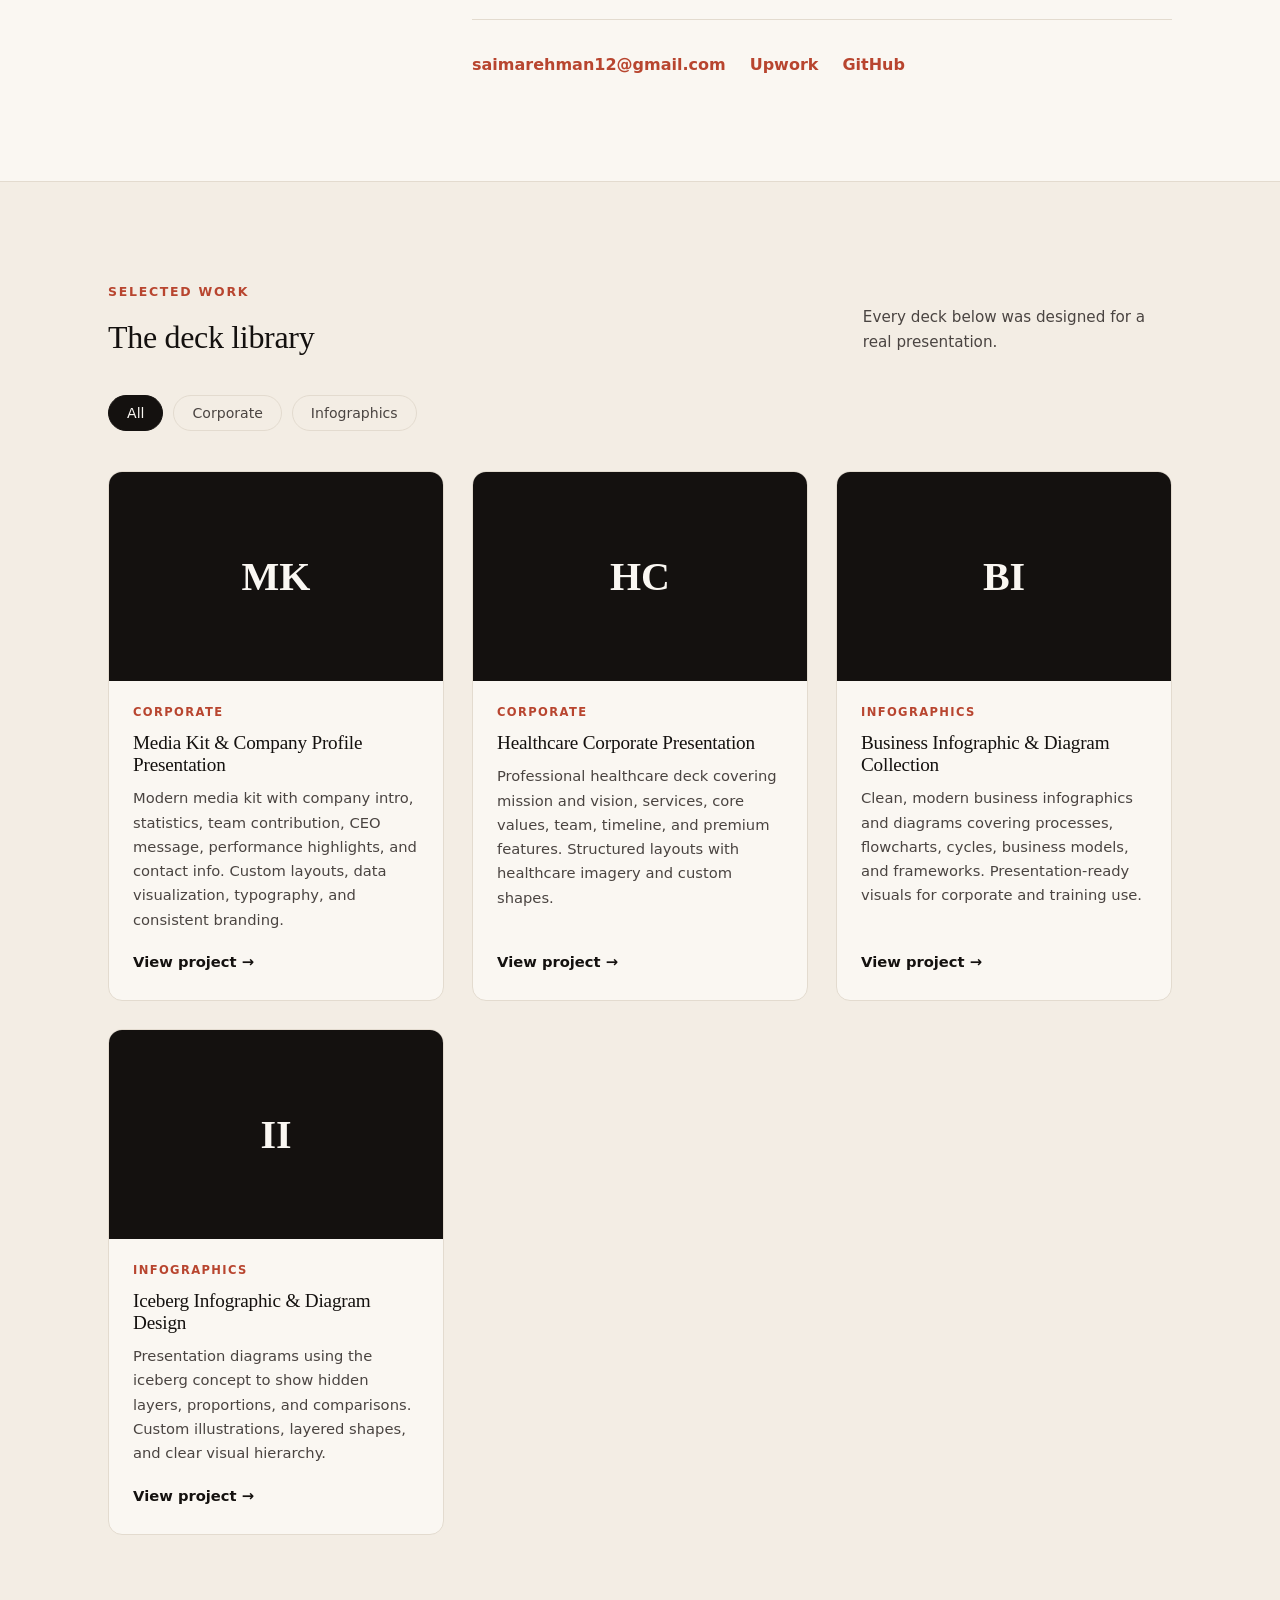
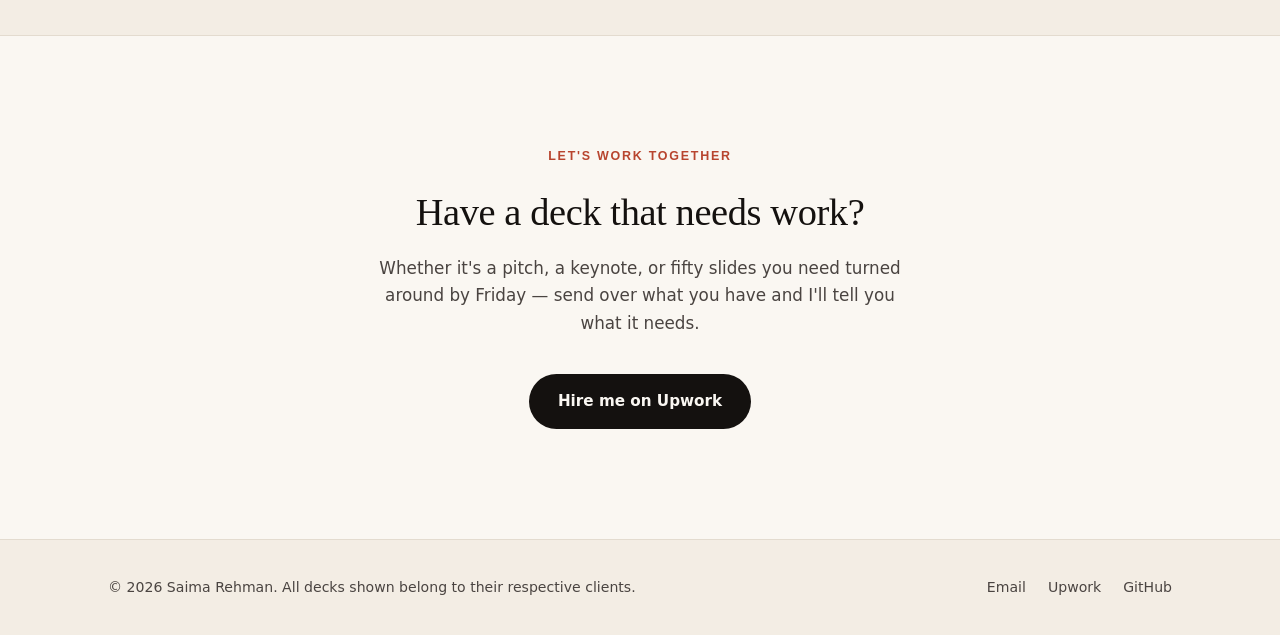
==== commit 9c5d05c1: "Minor updates" ====
--- a/index.html
+++ b/index.html
@@ -3,8 +3,8 @@
 <head>
 <meta charset="UTF-8">
 <meta name="viewport" content="width=device-width, initial-scale=1.0">
-<title>Saima Rehman Baloch — Senior Presentation Designer</title>
-<meta name="description" content="Presentation design portfolio of Saima Rehman Baloch — Senior Presentation Designer. Top Rated Plus on Upwork. PowerPoint, Google Slides & Prezi. Pitch decks, corporate, training, infographics, and redesigns.">
+<title>Saima Rehman — Senior Presentation Designer</title>
+<meta name="description" content="Presentation design portfolio of Saima Rehman — Senior Presentation Designer. Top Rated Plus on Upwork. PowerPoint, Google Slides & Prezi. Pitch decks, corporate, training, infographics, and redesigns.">
 
 <link rel="preconnect" href="https://fonts.googleapis.com">
 <link rel="preconnect" href="https://fonts.gstatic.com" crossorigin>
@@ -18,7 +18,7 @@
 
 <header class="site-header">
   <div class="wrap header-inner">
-    <a class="brand" href="#top">Saima Rehman Baloch</a>
+    <a class="brand" href="#top">Saima Rehman</a>
     <nav class="site-nav" aria-label="Primary">
       <a href="#about">About</a>
       <a href="#library">Decks</a>
@@ -45,7 +45,7 @@
         Presentations that hold<br> a room's attention.
       </h1>
       <p class="hero-sub">
-        I'm Saima Rehman Baloch — a Senior Presentation Designer with 8+ years
+        I'm Saima Rehman — a Senior Presentation Designer with 8+ years
         of experience and over 11,000 hours of client work on Upwork. I'm a
         Top Rated Plus freelancer with a 100% Job Success Score, working in
         PowerPoint, Google Slides, and Prezi.
@@ -61,7 +61,7 @@
   <section class="about" id="about">
     <div class="wrap about-inner">
       <div class="about-photo">
-        <img src="img/profile-placeholder.svg" alt="Portrait of Saima Rehman Baloch" width="320" height="320">
+        <img src="img/profilepicture.jpg" alt="Portrait of Saima Rehman" width="320" height="320">
       </div>
       <div class="about-content">
         <p class="section-kicker">About</p>
@@ -134,7 +134,7 @@
 
 <footer class="site-footer">
   <div class="wrap footer-inner">
-    <p>&copy; <span id="year"></span> Saima Rehman Baloch. All decks shown belong to their respective clients.</p>
+    <p>&copy; <span id="year"></span> Saima Rehman. All decks shown belong to their respective clients.</p>
     <div class="footer-links">
       <a href="mailto:saimarehman12@gmail.com">Email</a>
       <a href="https://www.upwork.com/freelancers/~0137ab47fcd72670a3" target="_blank" rel="noopener">Upwork</a>
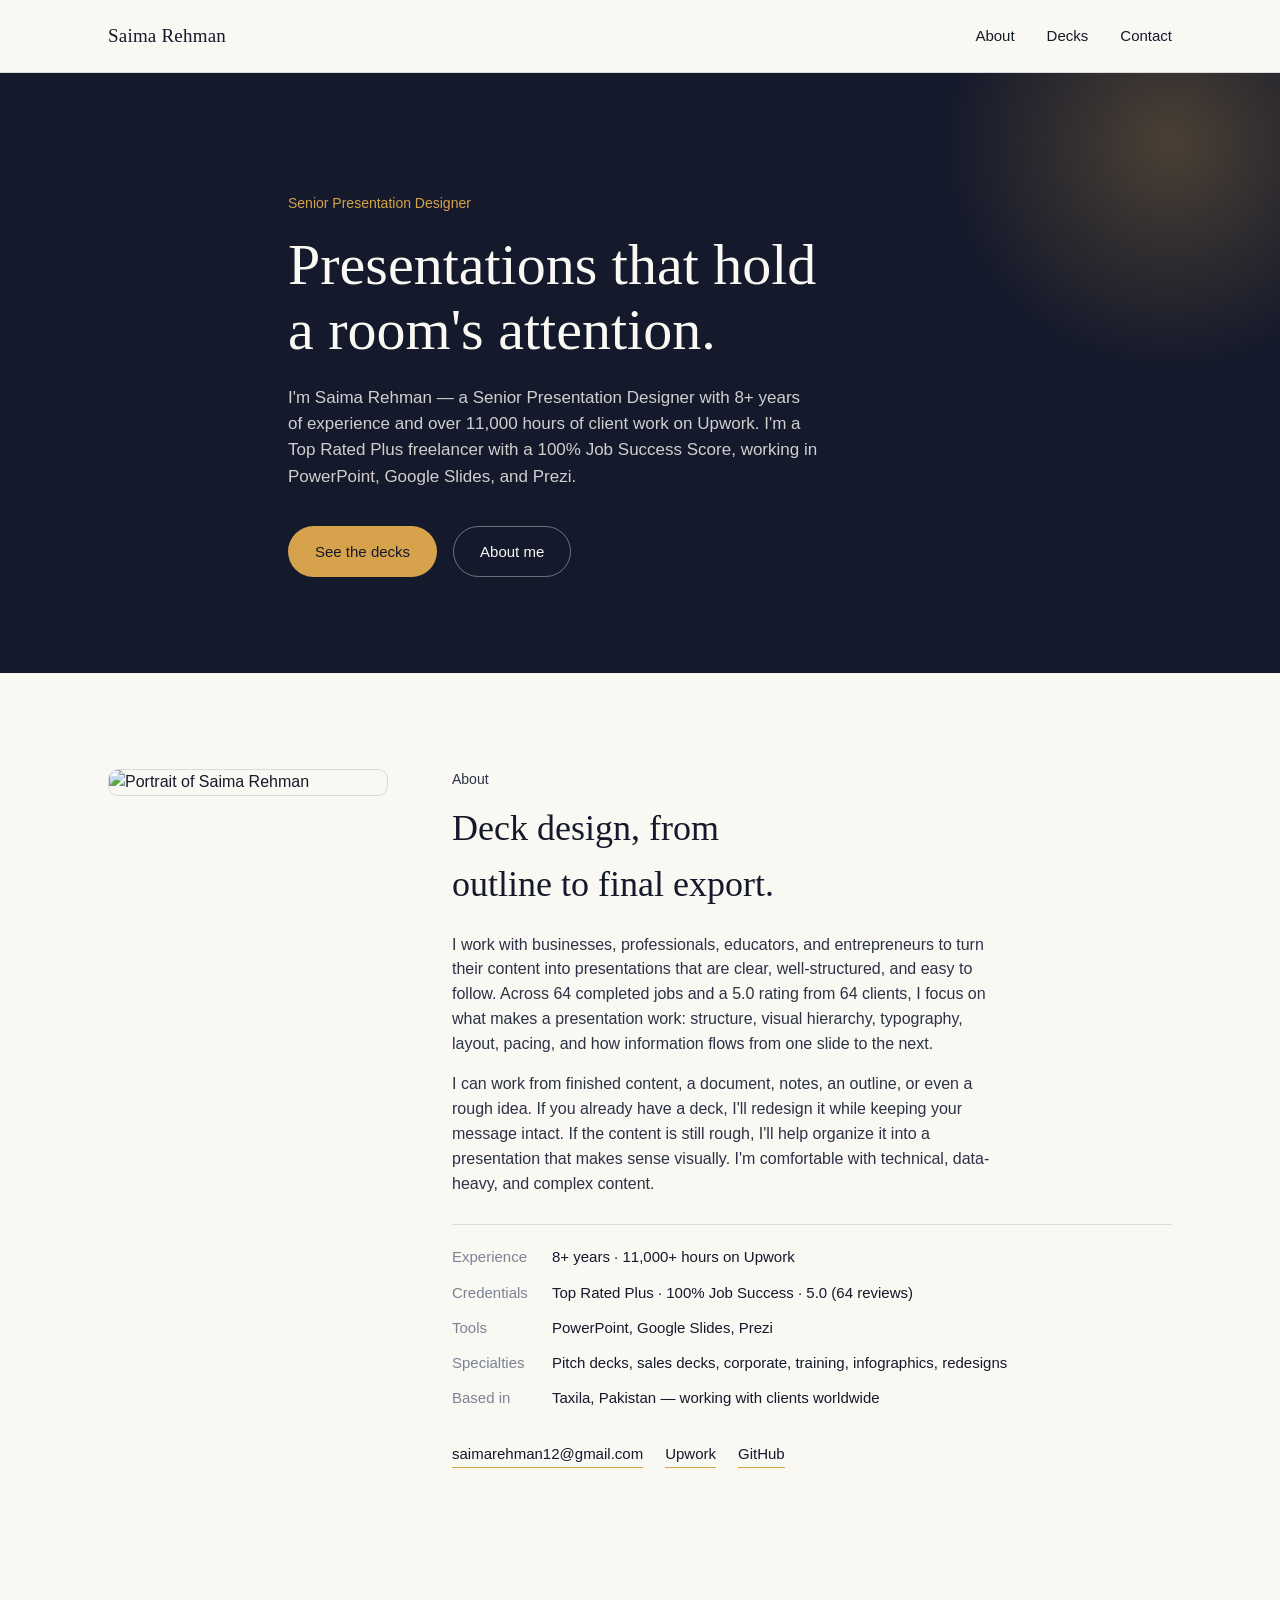
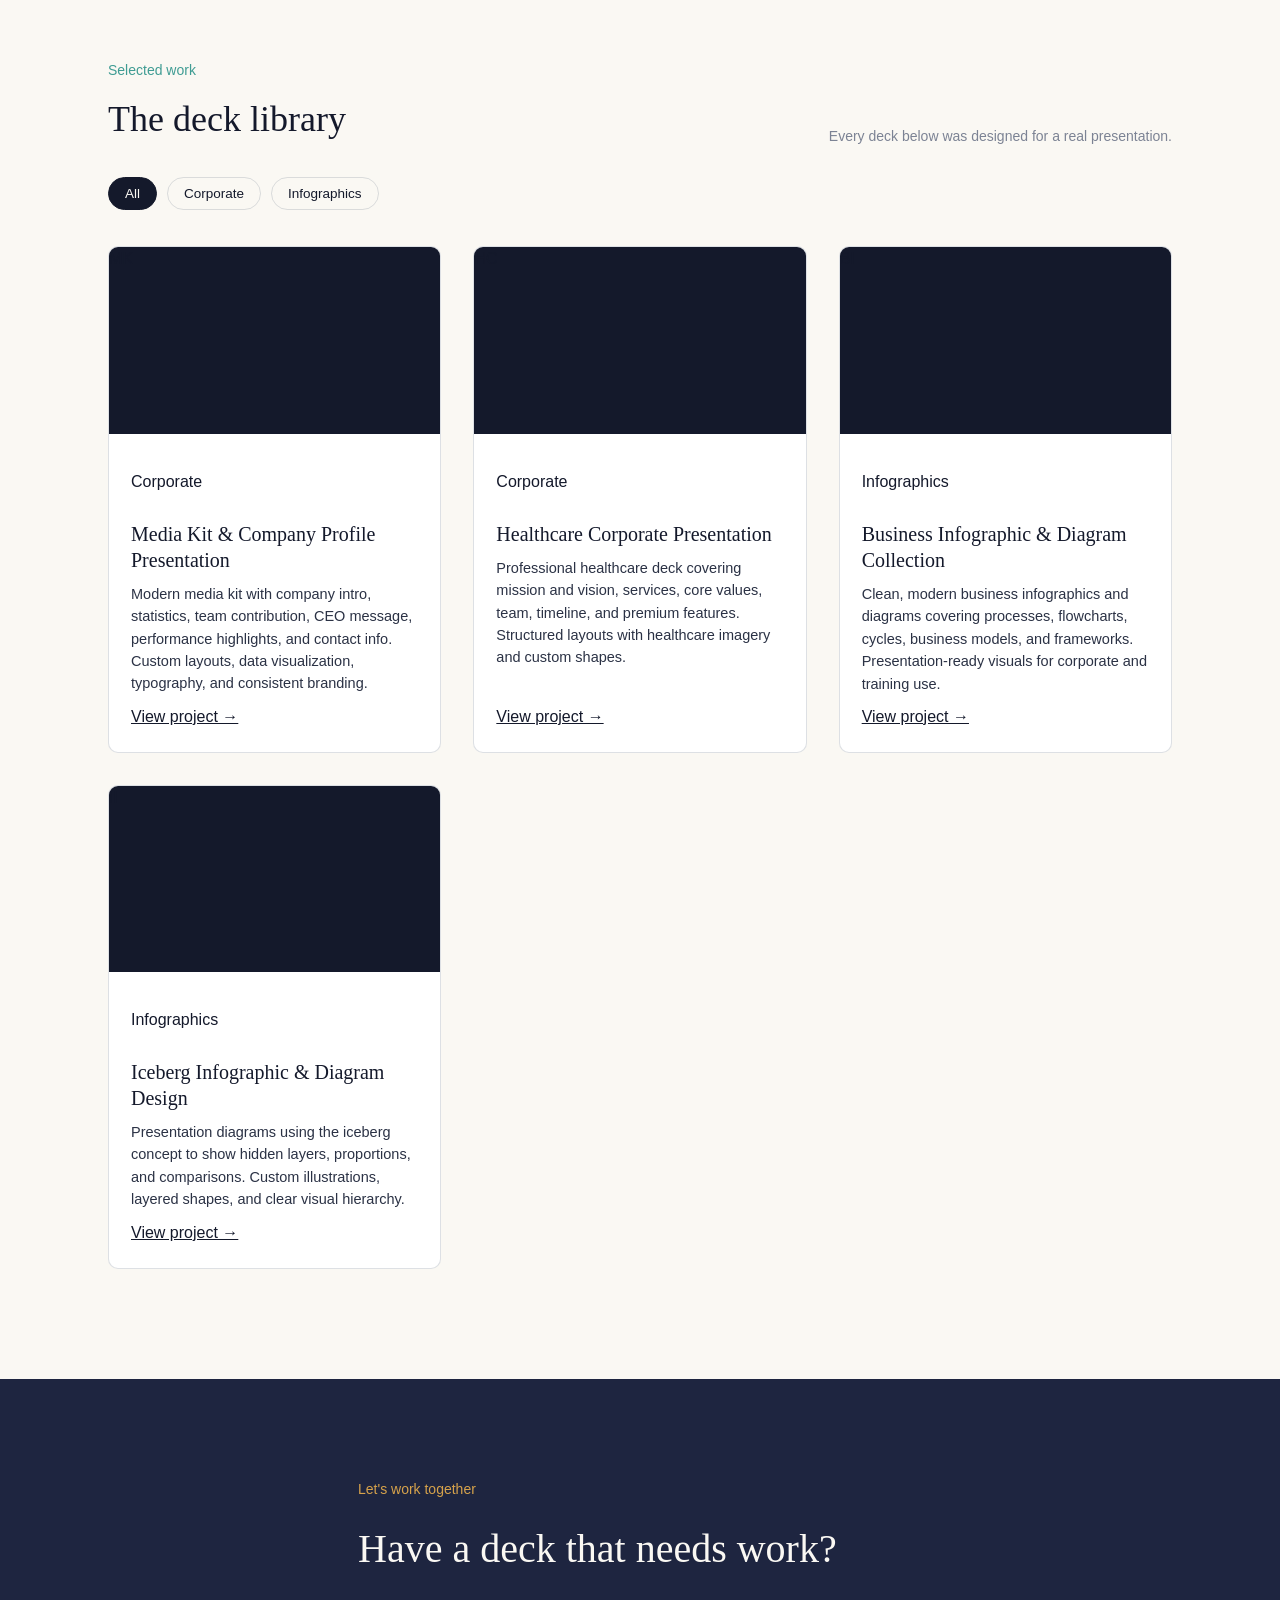
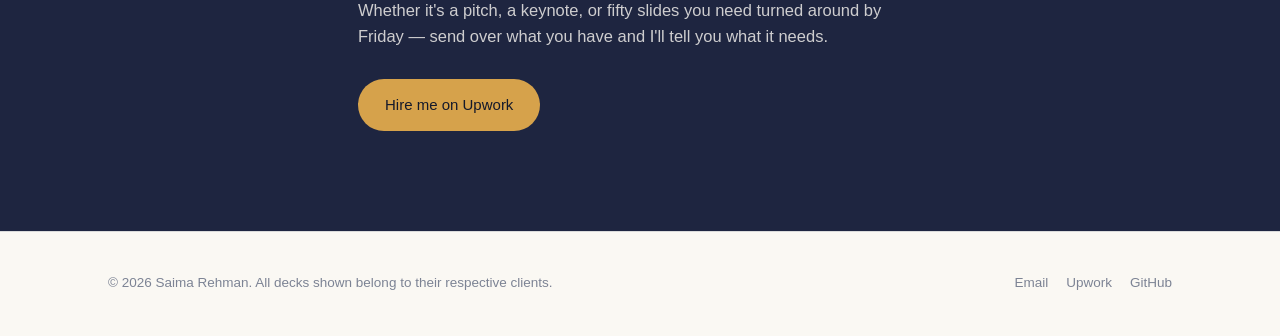
==== commit d46cb9b9: "css reverted, index.html updated to match it" ====
--- a/index.html
+++ b/index.html
@@ -1,10 +1,10 @@
-<!doctype html>
+<!DOCTYPE html>
 <html lang="en">
 <head>
 <meta charset="UTF-8">
 <meta name="viewport" content="width=device-width, initial-scale=1.0">
 <title>Saima Rehman — Senior Presentation Designer</title>
-<meta name="description" content="Presentation design portfolio of Saima Rehman — Senior Presentation Designer. Top Rated Plus on Upwork. PowerPoint, Google Slides & Prezi. Pitch decks, corporate, training, infographics, and redesigns.">
+<meta name="description" content="Presentation design portfolio of Saima Rehman — Senior Presentation Designer. Top Rated Plus on Upwork. PowerPoint, Google Slides & Prezi.">
 
 <link rel="preconnect" href="https://fonts.googleapis.com">
 <link rel="preconnect" href="https://fonts.gstatic.com" crossorigin>
@@ -61,7 +61,7 @@
   <section class="about" id="about">
     <div class="wrap about-inner">
       <div class="about-photo">
-        <img src="img/profilepicture.jpg" alt="Portrait of Saima Rehman" width="320" height="320">
+        <img src="img/profilepicture.jpg" alt="Portrait of Saima Rehman">
       </div>
       <div class="about-content">
         <p class="section-kicker">About</p>
@@ -116,7 +116,7 @@
     </div>
   </section>
 
-  <!-- ============ CONTACT ============ -->
+  <!-- ============ CLOSING / CONTACT ============ -->
   <section class="closing" id="contact">
     <div class="wrap closing-inner">
       <p class="hero-kicker">Let's work together</p>
--- a/css/style.css
+++ b/css/style.css
@@ -1,169 +1,409 @@
-/* ============ BASE ============ */
-:root {
-  --ink: #14110f;
-  --ink-soft: #4a4441;
-  --paper: #faf7f2;
-  --paper-warm: #f3ede4;
-  --line: #e3dbcf;
-  --accent: #b8452f;
-  --accent-soft: #f6e4df;
-  --radius: 14px;
-  --max: 1120px;
-}
-
-* { box-sizing: border-box; margin: 0; padding: 0; }
-
-html { scroll-behavior: smooth; }
-
-body {
-  font-family: 'IBM Plex Sans', system-ui, -apple-system, sans-serif;
+/* ==========================================================================
+   TOKENS
+   ========================================================================== */
+:root{
+  --ink:        #14192B; /* primary dark surface / text on paper */
+  --ink-soft:   #1E2540; /* secondary dark surface */
+  --paper:      #FAF8F3; /* light surface */
+  --gold:       #D6A24B; /* primary accent — spotlight */
+  --teal:       #3F9C93; /* secondary accent — highlight */
+  --slate:      #7C8394; /* muted text */
+  --line:       rgba(122,131,148,0.25);
+
+  --serif: "Fraunces", Georgia, serif;
+  --sans:  "IBM Plex Sans", Helvetica, Arial, sans-serif;
+
+  --wrap: 1120px;
+  --radius: 10px;
+}
+
+@media (prefers-reduced-motion: reduce){
+  *{ animation-duration: 0.001ms !important; animation-iteration-count: 1 !important; transition-duration: 0.001ms !important; }
+}
+
+*{ box-sizing: border-box; }
+html{ scroll-behavior: smooth; }
+body{
+  margin:0;
+  font-family: var(--sans);
   background: var(--paper);
   color: var(--ink);
-  line-height: 1.65;
+  line-height: 1.55;
   -webkit-font-smoothing: antialiased;
 }
-
-h1, h2, h3 { font-family: 'Fraunces', Georgia, serif; font-weight: 500; line-height: 1.15; letter-spacing: -0.01em; }
-
-a { color: inherit; }
-
-.wrap { max-width: var(--max); margin: 0 auto; padding: 0 28px; }
-
-.skip-link {
-  position: absolute; left: -9999px;
-  background: var(--ink); color: #fff; padding: 12px 20px; z-index: 100;
-}
-.skip-link:focus { left: 12px; top: 12px; border-radius: 6px; }
-
-/* ============ HEADER ============ */
-.site-header {
-  position: sticky; top: 0; z-index: 50;
-  background: rgba(250, 247, 242, 0.92);
-  backdrop-filter: blur(12px);
+img{ max-width:100%; display:block; }
+a{ color: inherit; }
+
+.wrap{
+  max-width: var(--wrap);
+  margin: 0 auto;
+  padding: 0 28px;
+}
+
+.skip-link{
+  position:absolute; left:-999px; top:0;
+  background: var(--gold); color:var(--ink); padding:10px 16px;
+  z-index: 100; border-radius: 0 0 6px 0;
+}
+.skip-link:focus{ left:0; }
+
+:focus-visible{
+  outline: 2px solid var(--gold);
+  outline-offset: 3px;
+}
+
+/* ==========================================================================
+   HEADER / NAV
+   ========================================================================== */
+.site-header{
+  position: sticky; top:0; z-index: 50;
+  background: rgba(250,248,243,0.9);
+  backdrop-filter: blur(8px);
   border-bottom: 1px solid var(--line);
 }
-.header-inner { display: flex; align-items: center; justify-content: space-between; height: 72px; }
-.brand { font-family: 'Fraunces', serif; font-size: 1.15rem; font-weight: 600; text-decoration: none; }
-.site-nav { display: flex; gap: 32px; }
-.site-nav a { text-decoration: none; font-size: 0.95rem; font-weight: 500; color: var(--ink-soft); transition: color 0.2s; }
-.site-nav a:hover { color: var(--accent); }
-
-.nav-toggle { display: none; background: none; border: none; flex-direction: column; gap: 5px; padding: 8px; cursor: pointer; }
-.nav-toggle span { width: 22px; height: 2px; background: var(--ink); transition: 0.3s; }
-
-.mobile-nav { display: none; flex-direction: column; padding: 16px 28px 24px; gap: 16px; border-bottom: 1px solid var(--line); }
-.mobile-nav a { text-decoration: none; font-weight: 500; color: var(--ink-soft); }
-.mobile-nav.open { display: flex; }
-
-/* ============ HERO ============ */
-.hero { padding: 120px 0 100px; background: var(--paper-warm); border-bottom: 1px solid var(--line); }
-.hero-kicker {
-  font-family: 'IBM Plex Sans', sans-serif;
-  font-size: 0.78rem; font-weight: 600; letter-spacing: 0.14em; text-transform: uppercase;
-  color: var(--accent); margin-bottom: 24px;
-}
-.hero-title { font-size: clamp(2.4rem, 6vw, 4.2rem); max-width: 15ch; }
-.hero-sub { font-size: 1.15rem; color: var(--ink-soft); max-width: 54ch; margin-top: 28px; }
-.hero-actions { display: flex; gap: 16px; margin-top: 40px; flex-wrap: wrap; }
-
-.btn {
-  display: inline-block; padding: 14px 28px; border-radius: 999px;
-  font-size: 0.95rem; font-weight: 600; text-decoration: none;
-  transition: all 0.2s ease; border: 1.5px solid transparent;
-}
-.btn-primary { background: var(--ink); color: var(--paper); }
-.btn-primary:hover { background: var(--accent); transform: translateY(-2px); }
-.btn-ghost { border-color: var(--ink); color: var(--ink); }
-.btn-ghost:hover { background: var(--ink); color: var(--paper); }
-
-/* ============ ABOUT ============ */
-.about { padding: 100px 0; }
-.about-inner { display: grid; grid-template-columns: 300px 1fr; gap: 64px; align-items: start; }
-.about-photo img { width: 100%; border-radius: var(--radius); background: var(--paper-warm); }
-.section-kicker {
-  font-size: 0.78rem; font-weight: 600; letter-spacing: 0.14em; text-transform: uppercase;
-  color: var(--accent); margin-bottom: 16px;
-}
-.about-content h2 { font-size: 2rem; margin-bottom: 24px; }
-.about-content p { color: var(--ink-soft); margin-bottom: 18px; max-width: 60ch; }
-
-.about-facts { list-style: none; margin: 32px 0; border-top: 1px solid var(--line); }
-.about-facts li {
-  display: grid; grid-template-columns: 140px 1fr; gap: 20px;
-  padding: 16px 0; border-bottom: 1px solid var(--line); font-size: 0.95rem;
-}
-.about-facts span { font-weight: 600; color: var(--ink); }
-
-.about-links { display: flex; gap: 24px; margin-top: 28px; flex-wrap: wrap; }
-.about-links a {
-  color: var(--accent); text-decoration: none; font-weight: 600;
-  border-bottom: 1.5px solid transparent; padding-bottom: 2px; transition: border-color 0.2s;
-}
-.about-links a:hover { border-color: var(--accent); }
-
-/* ============ LIBRARY ============ */
-.library { padding: 100px 0; background: var(--paper-warm); border-top: 1px solid var(--line); border-bottom: 1px solid var(--line); }
-.library-head { display: flex; justify-content: space-between; align-items: flex-end; gap: 32px; margin-bottom: 40px; flex-wrap: wrap; }
-.library-head h2 { font-size: 2rem; }
-.library-note { color: var(--ink-soft); font-size: 0.95rem; max-width: 32ch; }
-
-.filters { display: flex; gap: 10px; flex-wrap: wrap; margin-bottom: 40px; }
-.filter-btn {
-  padding: 9px 18px; border-radius: 999px; border: 1.5px solid var(--line);
-  background: transparent; font-family: inherit; font-size: 0.88rem; font-weight: 500;
-  color: var(--ink-soft); cursor: pointer; transition: all 0.2s;
-}
-.filter-btn:hover { border-color: var(--ink); color: var(--ink); }
-.filter-btn.active { background: var(--ink); border-color: var(--ink); color: var(--paper); }
-
-.deck-grid { display: grid; grid-template-columns: repeat(auto-fill, minmax(300px, 1fr)); gap: 28px; }
-
-.deck-card {
-  background: var(--paper); border-radius: var(--radius); overflow: hidden;
-  border: 1px solid var(--line); transition: transform 0.25s ease, box-shadow 0.25s ease;
-  display: flex; flex-direction: column;
-}
-.deck-card:hover { transform: translateY(-4px); box-shadow: 0 14px 32px rgba(20,17,15,0.1); }
-.deck-thumb {
-  aspect-ratio: 16 / 10; background: var(--ink); color: var(--paper);
-  display: flex; align-items: center; justify-content: center;
-  font-family: 'Fraunces', serif; font-size: 2.5rem; font-weight: 600;
-  position: relative; overflow: hidden;
-}
-.deck-thumb img { width: 100%; height: 100%; object-fit: cover; }
-.deck-body { padding: 22px 24px 26px; display: flex; flex-direction: column; flex-grow: 1; }
-.deck-cat {
-  font-size: 0.72rem; font-weight: 600; letter-spacing: 0.12em; text-transform: uppercase;
-  color: var(--accent); margin-bottom: 10px;
-}
-.deck-title { font-size: 1.2rem; margin-bottom: 10px; }
-.deck-desc { color: var(--ink-soft); font-size: 0.92rem; flex-grow: 1; }
-.deck-link {
-  margin-top: 18px; color: var(--ink); font-weight: 600; font-size: 0.92rem;
-  text-decoration: none; align-self: flex-start;
-}
-.deck-link:hover { color: var(--accent); }
-
-/* ============ CLOSING ============ */
-.closing { padding: 110px 0; text-align: center; }
-.closing-inner h2 { font-size: 2.4rem; margin-bottom: 20px; }
-.closing-sub { color: var(--ink-soft); max-width: 52ch; margin: 0 auto 36px; font-size: 1.05rem; }
-
-/* ============ FOOTER ============ */
-.site-footer { border-top: 1px solid var(--line); padding: 36px 0; background: var(--paper-warm); }
-.footer-inner { display: flex; justify-content: space-between; align-items: center; gap: 24px; flex-wrap: wrap; }
-.footer-inner p { font-size: 0.88rem; color: var(--ink-soft); }
-.footer-links { display: flex; gap: 22px; }
-.footer-links a { font-size: 0.88rem; text-decoration: none; color: var(--ink-soft); font-weight: 500; }
-.footer-links a:hover { color: var(--accent); }
-
-/* ============ RESPONSIVE ============ */
-@media (max-width: 860px) {
-  .site-nav { display: none; }
-  .nav-toggle { display: flex; }
-  .about-inner { grid-template-columns: 1fr; gap: 40px; }
-  .about-photo { max-width: 240px; }
-  .hero { padding: 80px 0 70px; }
-  .about, .library, .closing { padding: 70px 0; }
-  .library-head { flex-direction: column; align-items: flex-start; }
-}+.header-inner{
+  display:flex; align-items:center; justify-content:space-between;
+  height: 72px;
+}
+.brand{
+  font-family: var(--serif);
+  font-size: 19px;
+  font-weight: 500;
+  text-decoration:none;
+  letter-spacing: 0.2px;
+}
+.site-nav{ display:flex; gap:32px; }
+.site-nav a{
+  text-decoration:none;
+  font-size: 15px;
+  color: var(--ink);
+  position: relative;
+  padding: 4px 0;
+}
+.site-nav a::after{
+  content:"";
+  position:absolute; left:0; right:0; bottom:-2px;
+  height:2px; background: var(--gold);
+  transform: scaleX(0); transform-origin: left;
+  transition: transform 0.2s ease;
+}
+.site-nav a:hover::after,
+.site-nav a:focus-visible::after{ transform: scaleX(1); }
+
+.nav-toggle{
+  display:none;
+  flex-direction:column; justify-content:center; gap:5px;
+  width: 40px; height: 40px;
+  background:none; border:none; cursor:pointer;
+}
+.nav-toggle span{
+  display:block; height:2px; width:22px; background: var(--ink);
+}
+.mobile-nav{
+  display:none;
+  flex-direction:column;
+  border-top: 1px solid var(--line);
+  background: var(--paper);
+}
+.mobile-nav a{
+  padding: 14px 28px;
+  text-decoration:none; color:var(--ink);
+  border-bottom: 1px solid var(--line);
+  font-size: 15px;
+}
+.mobile-nav.open{ display:flex; }
+
+@media (max-width: 760px){
+  .site-nav{ display:none; }
+  .nav-toggle{ display:flex; }
+}
+@media (min-width: 761px){
+  .mobile-nav{ display:none !important; }
+}
+
+/* ==========================================================================
+   HERO — title slide
+   ========================================================================== */
+.hero{
+  background: var(--ink);
+  color: var(--paper);
+  padding: 120px 0 96px;
+  position: relative;
+  overflow: hidden;
+}
+.hero::before{
+  content:"";
+  position:absolute; right:-120px; top:-160px;
+  width: 460px; height: 460px; border-radius:50%;
+  background: radial-gradient(circle, rgba(214,162,75,0.28), transparent 70%);
+}
+.hero-inner{ position:relative; max-width: 760px; }
+.hero-kicker{
+  font-family: var(--sans);
+  color: var(--gold);
+  font-size: 14px;
+  margin: 0 0 18px;
+  animation: rise 0.7s ease both;
+}
+.hero-title{
+  font-family: var(--serif);
+  font-weight: 500;
+  font-size: clamp(34px, 5.4vw, 58px);
+  line-height: 1.12;
+  margin: 0 0 22px;
+  animation: rise 0.7s ease 0.08s both;
+}
+.hero-sub{
+  font-size: 17px;
+  max-width: 56ch;
+  color: rgba(250,248,243,0.82);
+  margin: 0 0 36px;
+  animation: rise 0.7s ease 0.16s both;
+}
+.hero-actions{
+  display:flex; gap:16px; flex-wrap:wrap;
+  animation: rise 0.7s ease 0.24s both;
+}
+
+@keyframes rise{
+  from{ opacity:0; transform: translateY(14px); }
+  to{ opacity:1; transform: translateY(0); }
+}
+
+.btn{
+  display:inline-flex; align-items:center; gap:8px;
+  padding: 13px 26px;
+  border-radius: 999px;
+  font-size: 15px; font-weight: 500;
+  text-decoration:none;
+  border: 1px solid transparent;
+  transition: transform 0.15s ease, background 0.15s ease, border-color 0.15s ease;
+}
+.btn:hover{ transform: translateY(-1px); }
+.btn-primary{ background: var(--gold); color: var(--ink); }
+.btn-primary:hover{ background:#e2ae5c; }
+.btn-ghost{ border-color: rgba(250,248,243,0.4); color: var(--paper); }
+.btn-ghost:hover{ border-color: var(--paper); }
+
+/* ==========================================================================
+   SECTION LABELS
+   ========================================================================== */
+.section-kicker{
+  font-family: var(--sans);
+  color: var(--teal);
+  font-size: 14px;
+  margin: 0 0 10px;
+}
+
+/* ==========================================================================
+   ABOUT — bio slide
+   ========================================================================== */
+.about{ padding: 96px 0; }
+.about-inner{
+  display:grid;
+  grid-template-columns: 280px 1fr;
+  gap: 64px;
+  align-items: start;
+}
+.about-photo img{
+  border-radius: var(--radius);
+  border: 1px solid var(--line);
+}
+.about-content h2{
+  font-family: var(--serif);
+  font-weight: 500;
+  font-size: clamp(26px, 3.4vw, 36px);
+  margin: 0 0 20px;
+  max-width: 18ch;
+}
+.about-content p{
+  max-width: 62ch;
+  color: #2b3245;
+}
+.about-facts{
+  list-style:none; margin: 28px 0; padding: 20px 0 4px;
+  border-top: 1px solid var(--line);
+  display:grid; gap: 12px;
+}
+.about-facts li{ font-size: 15px; }
+.about-facts span{
+  display:inline-block; min-width: 90px;
+  color: var(--slate); margin-right: 10px;
+}
+.about-links{ display:flex; gap:22px; flex-wrap:wrap; margin-top: 8px; }
+.about-links a{
+  text-decoration:none;
+  font-size: 15px;
+  border-bottom: 1px solid var(--gold);
+  padding-bottom: 2px;
+}
+
+@media (max-width: 760px){
+  .about-inner{ grid-template-columns: 1fr; gap: 32px; }
+  .about-photo{ width: 160px; }
+}
+
+/* ==========================================================================
+   DECK LIBRARY
+   ========================================================================== */
+.library{ padding: 96px 0 110px; background: var(--paper); }
+.library-head{
+  display:flex; justify-content:space-between; align-items:flex-end;
+  gap: 24px; flex-wrap:wrap;
+  margin-bottom: 30px;
+}
+.library-head h2{
+  font-family: var(--serif); font-weight:500;
+  font-size: clamp(26px, 3.4vw, 36px);
+  margin:0;
+}
+.library-note{ color: var(--slate); font-size: 14px; margin:0; }
+
+.filters{
+  display:flex; gap:10px; flex-wrap:wrap;
+  margin-bottom: 36px;
+}
+.filter-btn{
+  font-family: var(--sans);
+  font-size: 13.5px;
+  padding: 8px 16px;
+  border-radius: 999px;
+  border: 1px solid var(--line);
+  background: transparent;
+  color: var(--ink);
+  cursor:pointer;
+  transition: background 0.15s ease, color 0.15s ease, border-color 0.15s ease;
+}
+.filter-btn:hover{ border-color: var(--gold); }
+.filter-btn.active{
+  background: var(--ink); border-color: var(--ink); color: var(--paper);
+}
+
+.deck-grid{
+  display:grid;
+  grid-template-columns: repeat(auto-fill, minmax(320px, 1fr));
+  gap: 32px;
+}
+
+.deck-card{
+  border: 1px solid var(--line);
+  border-radius: var(--radius);
+  overflow:hidden;
+  background: #fff;
+  display:flex; flex-direction:column;
+  transition: border-color 0.2s ease, box-shadow 0.2s ease;
+}
+.deck-card:hover{
+  border-color: var(--gold);
+  box-shadow: 0 10px 28px rgba(20,25,43,0.10);
+}
+
+.deck-thumb{
+  position:relative;
+  aspect-ratio: 16 / 9;
+  overflow:hidden;
+  background: var(--ink);
+}
+.deck-thumb img{
+  width:100%; height:100%; object-fit: cover;
+  transition: transform 0.35s ease;
+}
+.deck-card:hover .deck-thumb img{ transform: scale(1.04); }
+.deck-number{
+  position:absolute; top:12px; left:12px;
+  background: rgba(20,25,43,0.75);
+  color: var(--paper);
+  font-size: 12px;
+  padding: 4px 9px;
+  border-radius: 999px;
+  letter-spacing: 0.3px;
+}
+
+.deck-body{ padding: 20px 22px 22px; display:flex; flex-direction:column; gap:10px; flex:1; }
+.deck-meta{
+  display:flex; justify-content:space-between; align-items:baseline;
+  font-size: 12.5px; color: var(--slate);
+}
+.deck-body h3{
+  font-family: var(--serif); font-weight:500;
+  font-size: 20px; margin: 0;
+  line-height:1.3;
+}
+.deck-client{ font-size: 13.5px; color: var(--slate); margin: -4px 0 0; }
+.deck-desc{ font-size: 14.5px; color:#2b3245; margin:0; flex:1; }
+
+.deck-tags{ display:flex; flex-wrap:wrap; gap:7px; margin-top:2px; }
+.tag{
+  font-size: 12px;
+  padding: 4px 10px;
+  border-radius: 999px;
+  background: rgba(63,156,147,0.12);
+  color: #2a6b64;
+}
+
+.deck-assets{
+  display:flex; flex-wrap:wrap; gap:10px;
+  margin-top: 6px;
+  padding-top: 14px;
+  border-top: 1px dashed var(--line);
+}
+.asset-link{
+  display:inline-flex; align-items:center; gap:6px;
+  font-size: 13px;
+  text-decoration:none;
+  color: var(--ink);
+  padding: 6px 12px;
+  border-radius: 999px;
+  border: 1px solid var(--line);
+  transition: border-color 0.15s ease, background 0.15s ease;
+}
+.asset-link:hover{ border-color: var(--gold); background: rgba(214,162,75,0.08); }
+.asset-link svg{ width:14px; height:14px; flex-shrink:0; }
+
+.empty-state{
+  padding: 48px 24px;
+  text-align:center;
+  color: var(--slate);
+  border: 1px dashed var(--line);
+  border-radius: var(--radius);
+}
+
+/* ==========================================================================
+   CLOSING / CONTACT
+   ========================================================================== */
+.closing{
+  background: var(--ink-soft);
+  color: var(--paper);
+  padding: 100px 0;
+}
+.closing-inner{ max-width: 620px; }
+.closing h2{
+  font-family: var(--serif); font-weight:500;
+  font-size: clamp(28px, 4vw, 40px);
+  margin: 0 0 18px;
+}
+.closing-sub{
+  color: rgba(250,248,243,0.8);
+  margin: 0 0 30px;
+  font-size: 16.5px;
+}
+
+/* ==========================================================================
+   FOOTER
+   ========================================================================== */
+.site-footer{
+  border-top: 1px solid var(--line);
+  padding: 28px 0;
+}
+.footer-inner{
+  display:flex; justify-content:space-between; align-items:center;
+  gap: 16px; flex-wrap:wrap;
+  font-size: 13.5px; color: var(--slate);
+}
+.footer-links{ display:flex; gap:18px; }
+.footer-links a{ text-decoration:none; color: var(--slate); }
+.footer-links a:hover{ color: var(--ink); }
+
+@media (max-width: 480px){
+  .footer-inner{ flex-direction:column; align-items:flex-start; }
+}
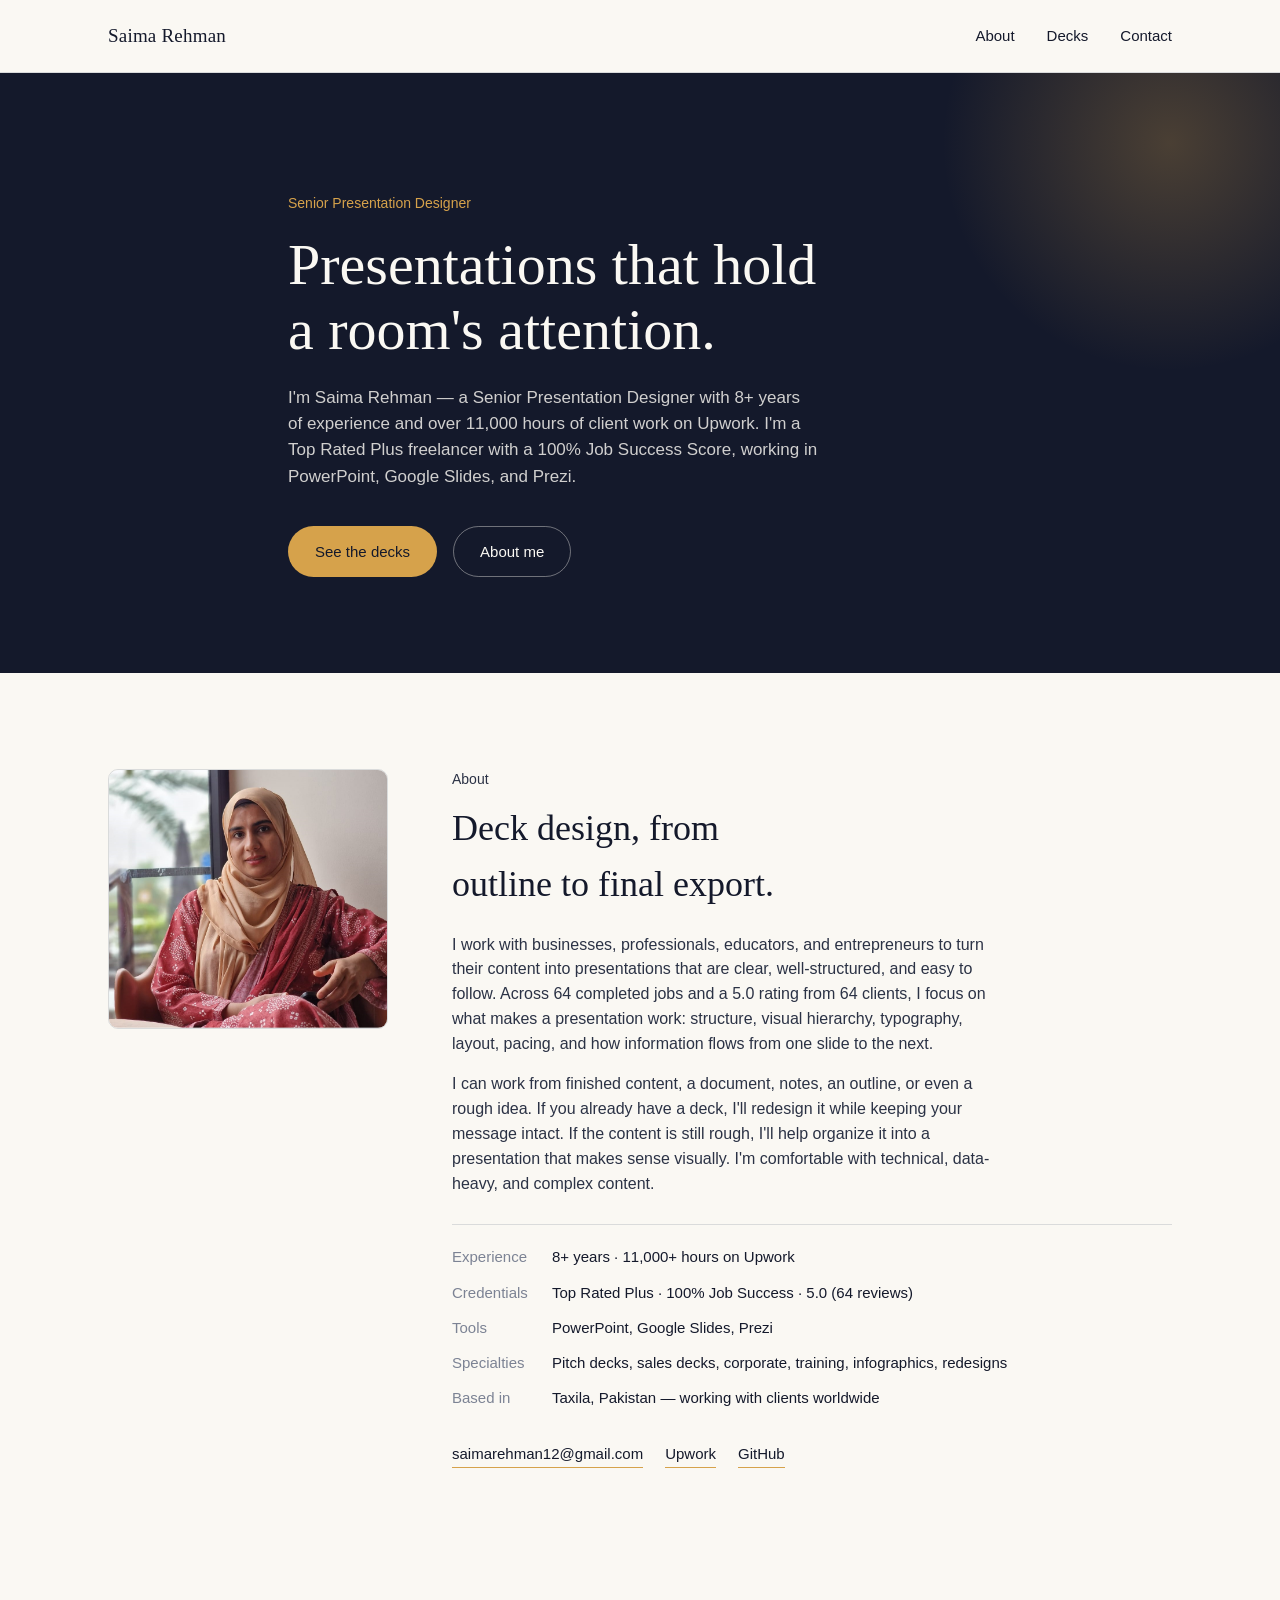
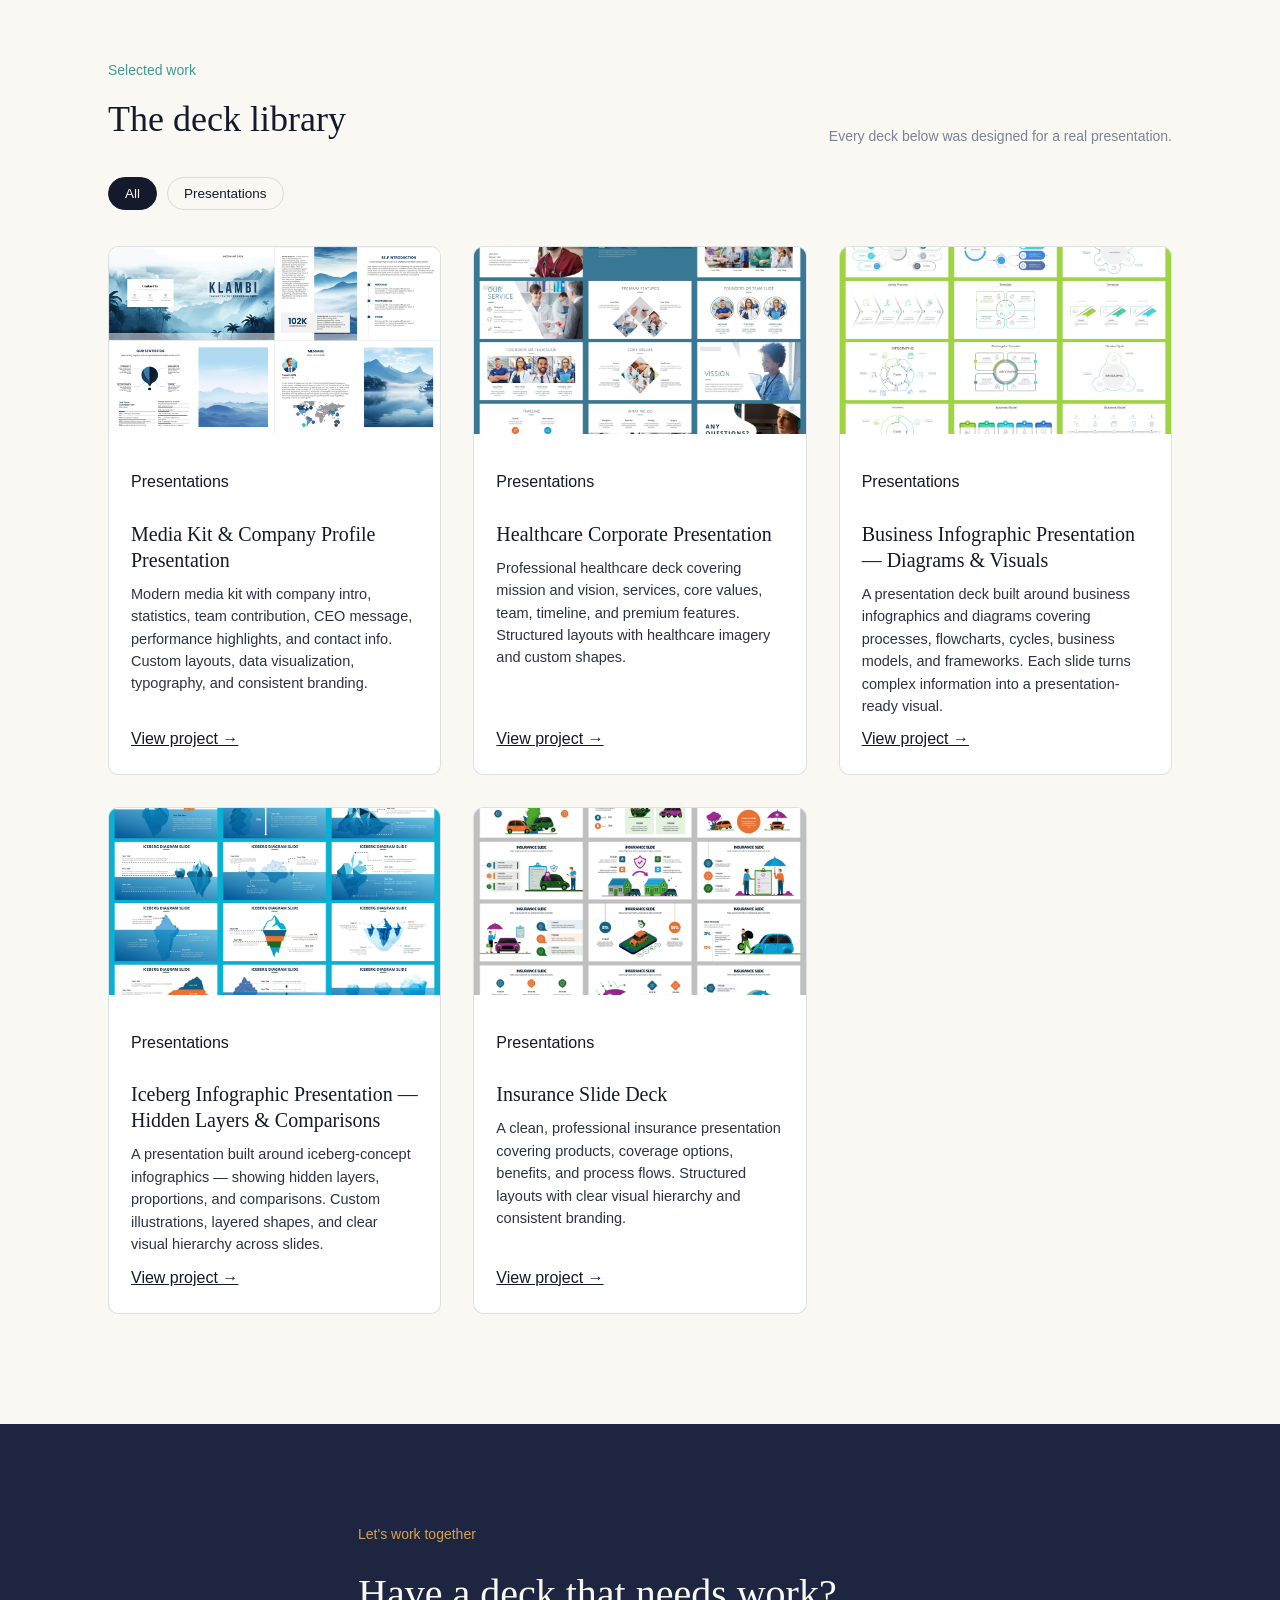
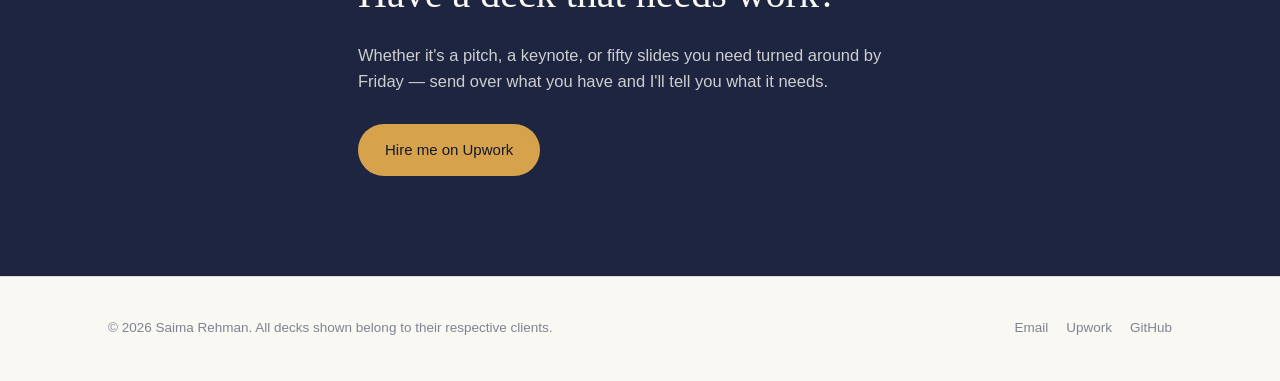
==== commit e14da826: "portfolio fixed" ====
--- a/index.html
+++ b/index.html
@@ -61,7 +61,7 @@
   <section class="about" id="about">
     <div class="wrap about-inner">
       <div class="about-photo">
-        <img src="img/profilepicture.jpg" alt="Portrait of Saima Rehman">
+        <img src="img/profilepicture.jpeg" alt="Portrait of Saima Rehman">
       </div>
       <div class="about-content">
         <p class="section-kicker">About</p>
